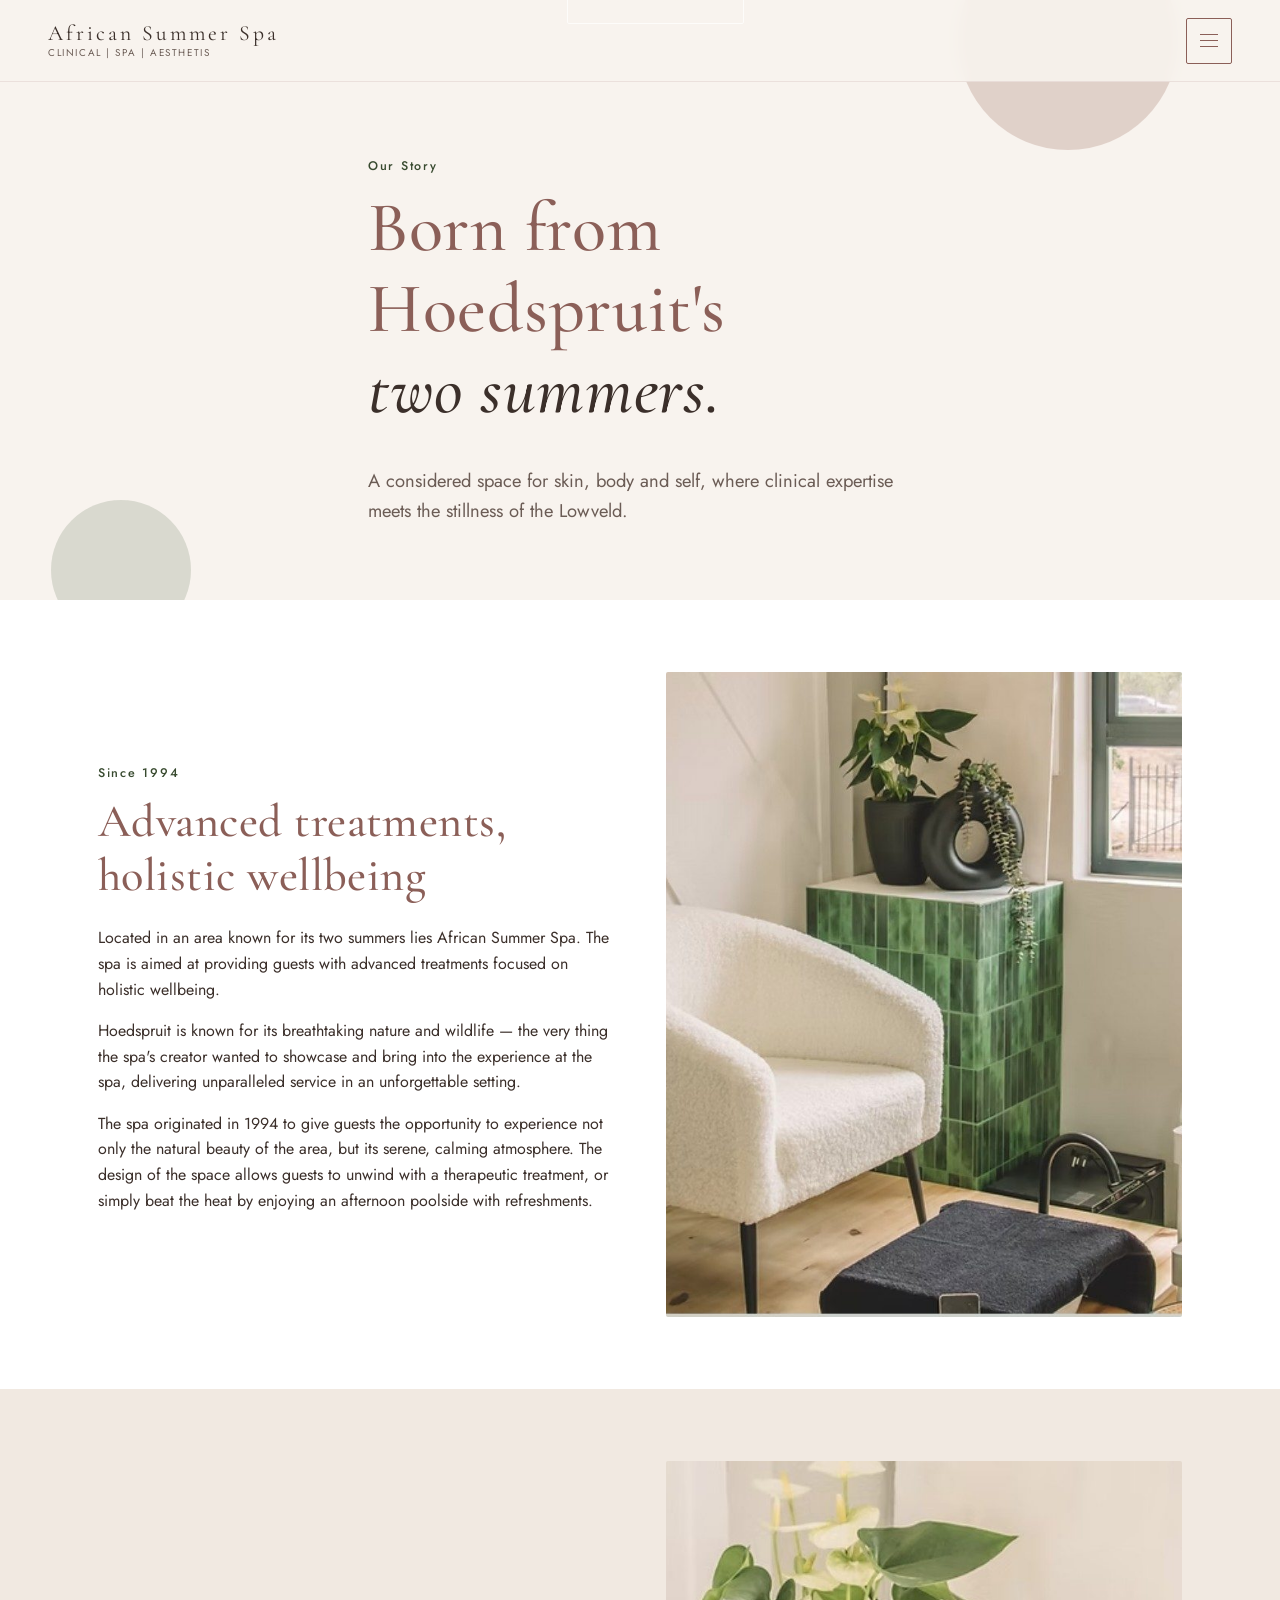
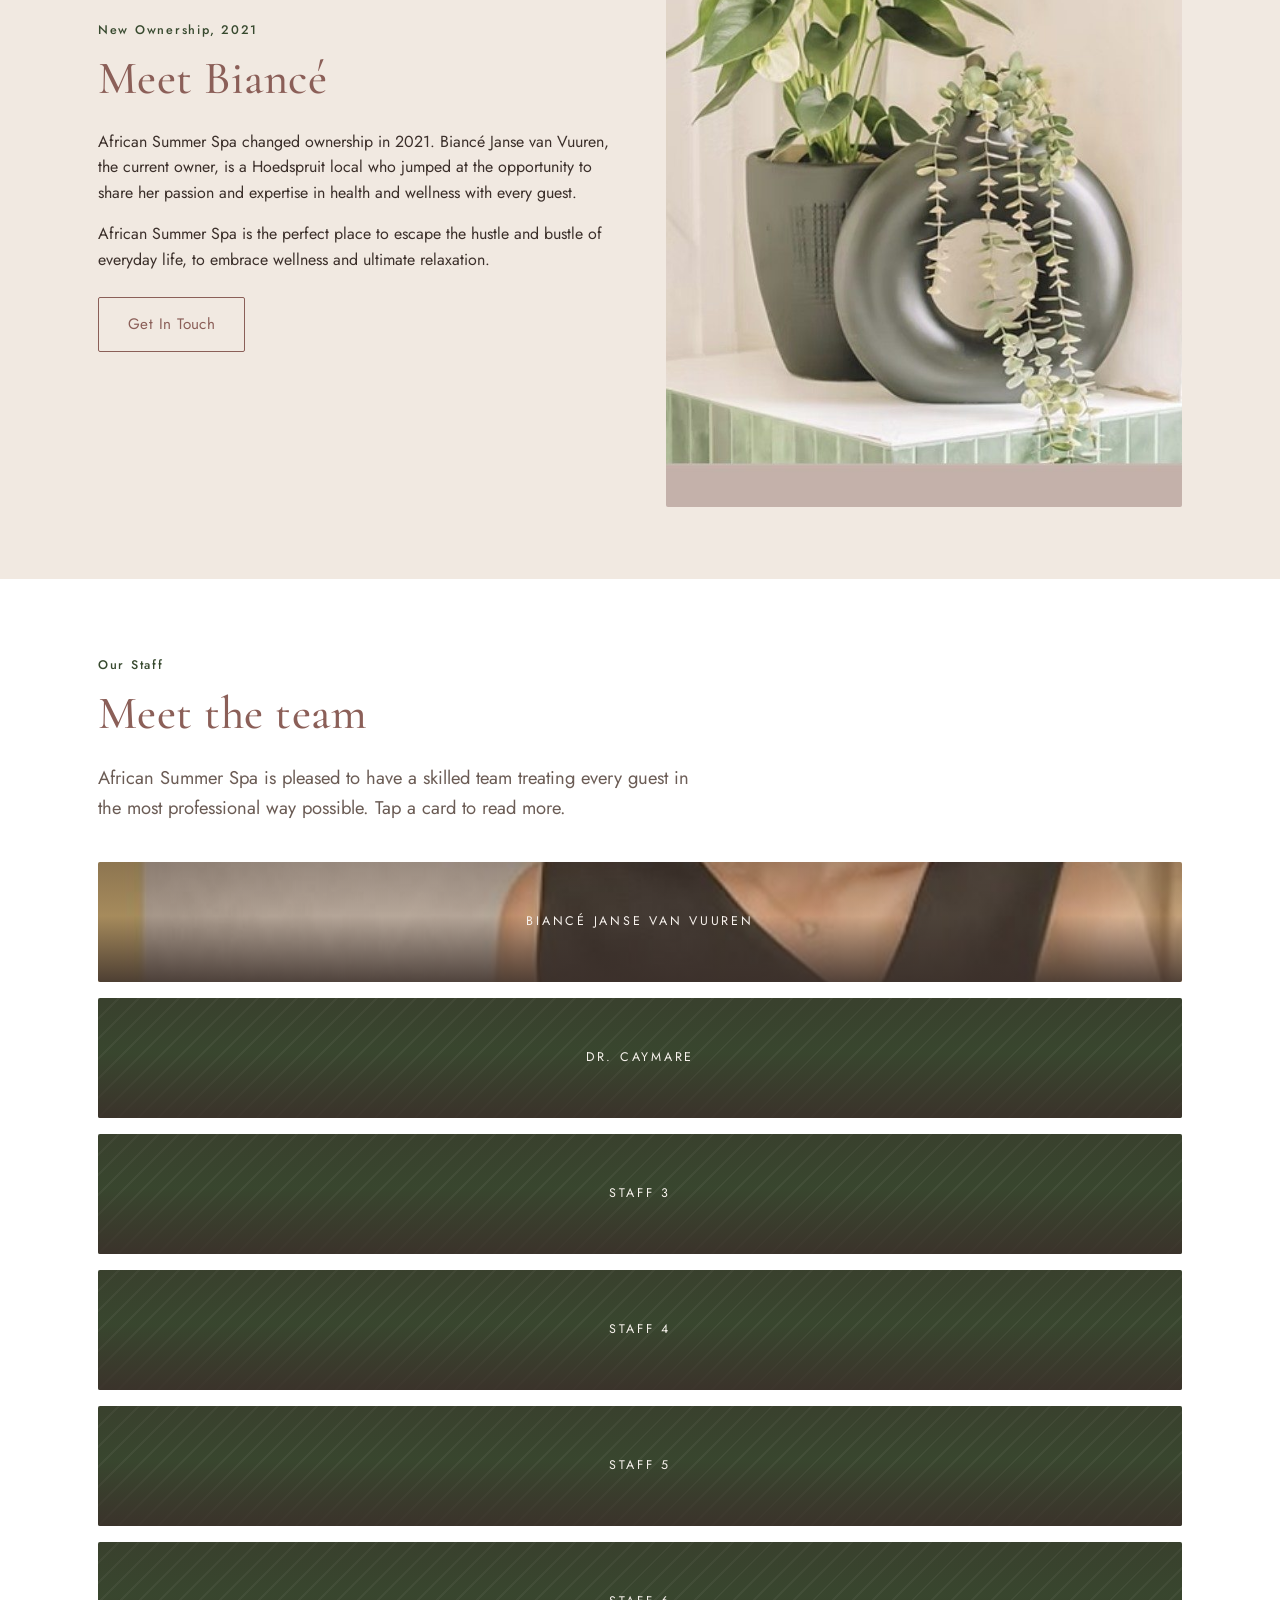
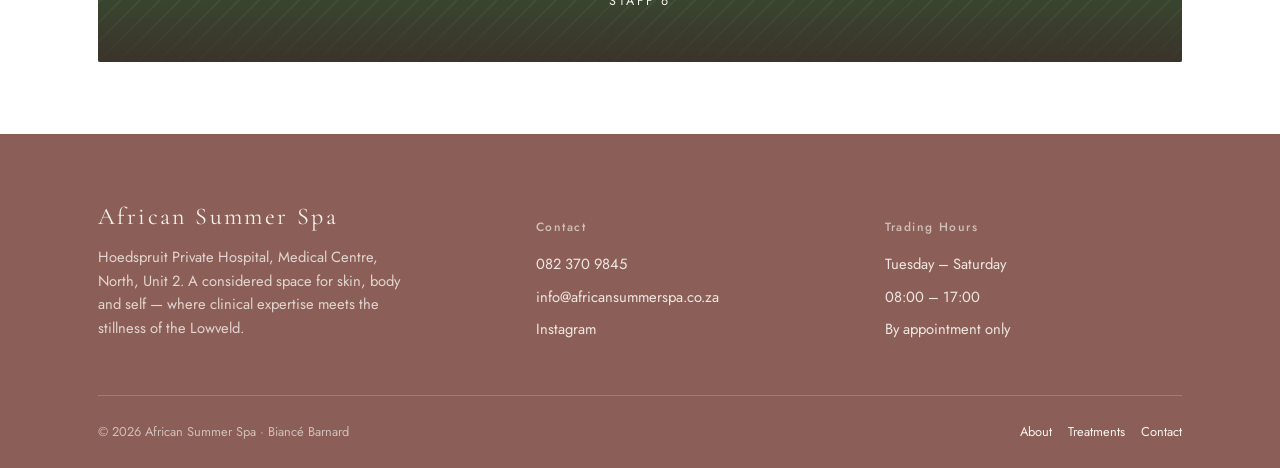
==== about.html @ f74fd1ed "Update about.html" ====
<!DOCTYPE html>
<html lang="en">
<head>
<meta charset="UTF-8">
<meta name="viewport" content="width=device-width, initial-scale=1.0">
<title>About | African Summer Spa</title>
<meta name="description" content="African Summer Spa began in 1994 in Hoedspruit and is now led by Biancé Janse van Vuuren, bringing holistic wellbeing treatments to the Lowveld.">
<link rel="preconnect" href="https://fonts.googleapis.com">
<link href="https://fonts.googleapis.com/css2?family=Cormorant+Garamond:ital,wght@0,400;0,500;0,600;1,400;1,500&family=Jost:wght@300;400;500;600&display=swap" rel="stylesheet">
<link rel="stylesheet" href="styles.css">
</head>
<body>

<header class="site-header">
  <a href="index.html" class="brand">
    <span class="name">African Summer Spa</span>
    <span class="sub">CLINICAL | SPA | AESTHETIS</span>
  </a>
  <button class="hamburger" aria-label="Open menu"><span></span></button>
</header>

<nav class="nav-overlay" aria-hidden="true">
  <div class="nav-overlay-top">
    <span class="name">African Summer Spa</span>
    <button class="nav-close" aria-label="Close menu">✕</button>
  </div>
  <ul class="nav-links">
    <li><a href="index.html">Home</a></li>
    <li class="active"><a href="about.html">About</a></li>
    <li><a href="treatments.html">Treatments</a></li>
    <li><a href="products.html">Products</a></li>
    <li><a href="price-list.html">Price List</a></li>
    <li><a href="contact.html">Contact</a></li>
  </ul>
  <div class="nav-overlay-bottom">
    <a href="tel:+27823709845">082 370 9845</a>
    <a href="contact.html" class="btn btn-ghost-light">Book a Treatment</a>
    <div class="socials">
      <a href="https://instagram.com" aria-label="Instagram" target="_blank" rel="noopener">Instagram</a>
    </div>
  </div>
</nav>

<main>

  <section class="page-head">
    <span class="blob a"></span>
    <span class="blob b"></span>
    <div class="wrap page-head-inner">
      <span class="eyebrow">Our Story</span>
      <h1>Born from Hoedspruit's<br><em style="font-style:italic;color:var(--ink);">two summers.</em></h1>
      <p class="lede">A considered space for skin, body and self, where clinical expertise meets the stillness of the Lowveld.</p>
    </div>
  </section>

  <section class="bg-white">
    <div class="wrap split">
      <div class="reveal">
        <span class="eyebrow">Since 1994</span>
        <h2>Advanced treatments, holistic wellbeing</h2>
        <p>Located in an area known for its two summers lies African Summer Spa. The spa is aimed at providing guests with advanced treatments focused on holistic wellbeing.</p>
        <p>Hoedspruit is known for its breathtaking nature and wildlife — the very thing the spa's creator wanted to showcase and bring into the experience at the spa, delivering unparalleled service in an unforgettable setting.</p>
        <p>The spa originated in 1994 to give guests the opportunity to experience not only the natural beauty of the area, but its serene, calming atmosphere. The design of the space allows guests to unwind with a therapeutic treatment, or simply beat the heat by enjoying an afternoon poolside with refreshments.</p>
      </div>
      <div class="split-media reveal">
        <img src="images/interior-chair.jpg" alt="Treatment room interior at African Summer Spa, with green tile and natural textures.">
      </div>
    </div>
  </section>

  <section class="bg-cream-dim">
    <div class="wrap split reverse">
      <div class="split-media reveal">
        <img src="images/decor-plant.jpg" alt="Styling detail inside African Summer Spa.">
      </div>
      <div class="reveal">
        <span class="eyebrow">New Ownership, 2021</span>
        <h2>Meet Biancé</h2>
        <p>African Summer Spa changed ownership in 2021. Biancé Janse van Vuuren, the current owner, is a Hoedspruit local who jumped at the opportunity to share her passion and expertise in health and wellness with every guest.</p>
        <p>African Summer Spa is the perfect place to escape the hustle and bustle of everyday life, to embrace wellness and ultimate relaxation.</p>
        <a href="contact.html" class="btn" style="margin-top:.5rem;">Get In Touch</a>
      </div>
    </div>
  </section>

  <section class="bg-white">
    <div class="wrap">
      <div class="reveal" style="max-width:600px;">
        <span class="eyebrow">Our Staff</span>
        <h2>Meet the team</h2>
        <p class="lede">African Summer Spa is pleased to have a skilled team treating every guest in the most professional way possible. Tap a card to read more.</p>
      </div>
      <div class="team-accordion reveal" id="team-accordion" style="margin-top:2.5rem;">
        <!-- cards are generated from staffData below by script.js -->
      </div>
    </div>
  </section>

</main>

<!-- ===================================================================
     STAFF DATA — edit this list to add, remove or update team members.
     "img" can be left as null (no quotes) until you have a photo —
     the card will show a placeholder pattern instead.
     There are 6 slots shown on the page; if you list fewer than 6 here,
     script.js will automatically fill the rest with "Coming Soon" cards.
     =================================================================== -->
<script>
  window.staffData = [
    {
      name: "Biancé Janse van Vuuren",
      role: "Owner & Skin Therapist",
      img: "images/therapist.jpg",
      bio: "Biancé is a Hoedspruit local who took over African Summer Spa in 2021, bringing her passion and expertise in health and wellness to every guest who walks through the door."
    },
    {
      name: "Dr. Caymare",
      role: "Medical Aesthetics",
      img: null,
      bio: "Dr. Caymare leads our medical aesthetic treatments, including anti-ageing injections, dermal fillers, skin boosters and skin tag removal — delivered with a clinical eye and a warm, human approach."
    },
    {
      name: "Staff 3",
      role: "Coming Soon",
      img: null,
      bio: "We're growing our team — details for this therapist are coming soon."
    },
    {
      name: "Staff 4",
      role: "Coming Soon",
      img: null,
      bio: "We're growing our team — details for this therapist are coming soon."
    },
    {
      name: "Staff 5",
      role: "Coming Soon",
      img: null,
      bio: "We're growing our team — details for this therapist are coming soon."
    },
    {
      name: "Staff 6",
      role: "Coming Soon",
      img: null,
      bio: "We're growing our team — details for this therapist are coming soon."
    }
    // To add a real team member later, replace one of the "Staff N"
    // placeholder blocks above with their real name, role, img and bio.
  ];
</script>

<footer class="site-footer">
  <div class="wrap">
    <div class="footer-grid">
      <div>
        <div class="name">African Summer Spa</div>
        <p>Hoedspruit Private Hospital, Medical Centre, North, Unit 2. A considered space for skin, body and self — where clinical expertise meets the stillness of the Lowveld.</p>
      </div>
      <div class="footer-col">
        <h5>Contact</h5>
        <a href="tel:+27823709845">082 370 9845</a>
        <a href="mailto:info@africansummerspa.co.za">info@africansummerspa.co.za</a>
        <a href="https://instagram.com" target="_blank" rel="noopener">Instagram</a>
      </div>
      <div class="footer-col">
        <h5>Trading Hours</h5>
        <p>Tuesday – Saturday</p>
        <p>08:00 – 17:00</p>
        <p>By appointment only</p>
      </div>
    </div>
    <div class="footer-bottom">
      <span>© 2026 African Summer Spa · Biancé Barnard</span>
      <span class="socials"><a href="about.html">About</a><a href="treatments.html">Treatments</a><a href="contact.html">Contact</a></span>
    </div>
  </div>
</footer>

<script src="script.js"></script>
</body>
</html>
---- styles.css ----
/* ============================================================
   African Summer Spa — Stylesheet
   Palette sampled from the spa's own brand + real interior photos
   ============================================================ */

:root{
  --cream:      #F8F3EE;
  --cream-dim:  #F1E9E1;
  --white:      #FFFFFF;
  --rose:       #C9AFA6;
  --rose-soft:  #E4D3CB;
  --rose-deep:  #8B5F58;
  --ink:        #3B2F2A;
  --ink-soft:   #6B5C55;
  --sage:       #4F6443;
  --sage-deep:  #384A2F;
  --gold:       #B99B65;

  --serif: "Cormorant Garamond", "Georgia", serif;
  --sans:  "Jost", "Helvetica Neue", Arial, sans-serif;

  --max: 1180px;
  --gap: clamp(1.5rem, 4vw, 3.5rem);
}

*,*::before,*::after{ box-sizing:border-box; }
html{ scroll-behavior:smooth; }
body{
  margin:0;
  background:var(--cream);
  color:var(--ink);
  font-family:var(--sans);
  font-weight:400;
  line-height:1.6;
  -webkit-font-smoothing:antialiased;
}
img{ max-width:100%; display:block; }
a{ color:inherit; text-decoration:none; }
ul{ margin:0; padding:0; list-style:none; }
button{ font-family:inherit; cursor:pointer; }

h1,h2,h3,h4{
  font-family:var(--serif);
  font-weight:500;
  color:var(--rose-deep);
  line-height:1.15;
  margin:0 0 0.5em;
  letter-spacing:0.01em;
}
h1{ font-size:clamp(2.6rem, 6vw, 4.4rem); font-weight:500; }
h2{ font-size:clamp(2rem, 4vw, 2.9rem); }
h3{ font-size:clamp(1.3rem, 2.4vw, 1.6rem); }
p{ margin:0 0 1em; max-width:62ch; }
.lede{ font-size:1.15rem; color:var(--ink-soft); }

.eyebrow{
  font-family:var(--sans);
  font-size:0.78rem;
  letter-spacing:0.14em;
  color:var(--sage-deep);
  font-weight:500;
  margin-bottom:0.9em;
  display:inline-block;
}

.wrap{
  max-width:var(--max);
  margin:0 auto;
  padding-left:clamp(1.25rem, 4vw, 3rem);
  padding-right:clamp(1.25rem, 4vw, 3rem);
}

.center{ text-align:center; }

/* ---------- buttons ---------- */
.btn{
  display:inline-flex;
  align-items:center;
  gap:0.5em;
  padding:0.95em 1.9em;
  border:1px solid var(--rose-deep);
  color:var(--rose-deep);
  font-family:var(--sans);
  font-size:0.95rem;
  letter-spacing:0.03em;
  background:transparent;
  border-radius:2px;
  transition:background .25s ease, color .25s ease, border-color .25s ease;
}
.btn:hover{ background:var(--rose-deep); color:var(--white); }
.btn-solid{ background:var(--rose-deep); color:var(--white); }
.btn-solid:hover{ background:var(--ink); border-color:var(--ink); }
.btn-ghost-light{ border-color:rgba(255,255,255,.7); color:var(--white); }
.btn-ghost-light:hover{ background:var(--white); color:var(--rose-deep); }
.btn-sage{ border-color:var(--sage-deep); color:var(--sage-deep); }
.btn-sage:hover{ background:var(--sage-deep); color:var(--white); }

/* ---------- header / nav ---------- */
.site-header{
  position:fixed;
  top:0; left:0; right:0;
  z-index:60;
  display:flex;
  align-items:center;
  justify-content:space-between;
  padding:1.1rem clamp(1.25rem, 4vw, 3rem);
  background:rgba(248,243,238,0.9);
  backdrop-filter:blur(6px);
  border-bottom:1px solid rgba(139,95,88,0.12);
}
.brand{
  display:flex;
  flex-direction:column;
  line-height:1.1;
}
.brand .name{
  font-family:var(--serif);
  font-size:1.35rem;
  letter-spacing:0.14em;
  color:var(--ink);
}
.brand .sub{
  font-family:var(--sans);
  font-size:0.62rem;
  letter-spacing:0.16em;
  color:var(--ink-soft);
  margin-top:2px;
}
.hamburger{
  width:46px; height:46px;
  display:flex; align-items:center; justify-content:center;
  background:none; border:1px solid var(--rose-deep);
  border-radius:2px;
}
.hamburger span{
  position:relative;
  width:18px; height:1px;
  background:var(--rose-deep);
}
.hamburger span::before,.hamburger span::after{
  content:"";
  position:absolute; left:0;
  width:18px; height:1px;
  background:var(--rose-deep);
}
.hamburger span::before{ top:-6px; }
.hamburger span::after{ top:6px; }

/* full-screen nav overlay */
.nav-overlay{
  position:fixed; inset:0;
  z-index:80;
  background:var(--rose-deep);
  color:var(--cream);
  display:flex;
  flex-direction:column;
  justify-content:space-between;
  padding:1.4rem clamp(1.25rem,5vw,3.5rem) 2.5rem;
  transform:translateY(-100%);
  transition:transform .5s cubic-bezier(.65,0,.35,1);
}
.nav-overlay.open{ transform:translateY(0); }
.nav-overlay-top{
  display:flex; justify-content:space-between; align-items:center;
}
.nav-overlay-top .name{
  font-family:var(--serif); letter-spacing:.14em; font-size:1.2rem;
}
.nav-close{
  width:46px; height:46px;
  border:1px solid rgba(248,243,238,.5);
  background:none; color:var(--cream);
  border-radius:2px; font-size:1.1rem;
}
.nav-links{
  display:flex; flex-direction:column; gap:0.35rem;
  margin:2rem 0;
}
.nav-links li a{
  font-family:var(--serif);
  font-size:clamp(2.1rem, 7vw, 3.6rem);
  font-weight:500;
  color:var(--cream);
  display:inline-block;
  padding:0.18em 0;
  border-bottom:1px solid transparent;
  transition:opacity .25s ease, border-color .25s ease;
}
.nav-links li a:hover{ opacity:.7; border-color:rgba(248,243,238,.5); }
.nav-links li.active a{ opacity:.55; font-style:italic; }
.nav-overlay-bottom{
  display:flex; flex-wrap:wrap;
  gap:1.5rem 2.5rem;
  align-items:center;
  justify-content:space-between;
  border-top:1px solid rgba(248,243,238,.25);
  padding-top:1.5rem;
  font-size:0.92rem;
  letter-spacing:.02em;
}
.nav-overlay-bottom a{ color:var(--cream); }
.nav-overlay-bottom .socials{ display:flex; gap:1rem; }

body.nav-open{ overflow:hidden; }

/* ---------- hero ---------- */
.hero{
  position:relative;
  padding:9.5rem 0 5rem;
  overflow:hidden;
}
.hero .blob{
  position:absolute;
  border-radius:50%;
  opacity:.55;
  z-index:0;
}
.hero .blob.rose{
  width:260px; height:260px;
  background:var(--rose);
  top:-90px; left:-90px;
}
.hero-inner{
  position:relative; z-index:1;
  max-width:760px;
  margin:0 auto;
  text-align:center;
}
.hero .eyebrow{ color:var(--sage-deep); }
.hero h1{ margin-bottom:0.4em; }
.hero h1 em{ font-style:italic; color:var(--ink); font-weight:400; }
.hero-cta{
  display:flex; gap:1rem; justify-content:center; margin-top:2rem; flex-wrap:wrap;
}
.hero-photo{
  margin-top:4rem;
  aspect-ratio:16/10;
  overflow:hidden;
  border-radius:2px;
}
.hero-photo img{ width:100%; height:100%; object-fit:cover; }

/* page header (non-home hero) */
.page-head{
  position:relative;
  padding:9.5rem 0 3.5rem;
  overflow:hidden;
}
.page-head .blob{
  position:absolute; border-radius:50%; opacity:.5; z-index:0;
}
.page-head .blob.a{ width:220px; height:220px; background:var(--rose); top:-70px; right:8%; }
.page-head .blob.b{ width:140px; height:140px; background:var(--sage); opacity:.18; bottom:-40px; left:4%; }
.page-head-inner{ position:relative; z-index:1; max-width:640px; }

/* ---------- section spacing ---------- */
section{ padding:4.5rem 0; }
.section-tight{ padding:2.5rem 0; }
.bg-cream-dim{ background:var(--cream-dim); }
.bg-white{ background:var(--white); }
.bg-rose-deep{ background:var(--rose-deep); color:var(--cream); }
.bg-rose-deep h2, .bg-rose-deep h3{ color:var(--cream); }
.bg-sage{ background:var(--sage-deep); color:var(--cream); }
.bg-sage h2, .bg-sage h3{ color:var(--cream); }

hr.rule{
  border:none; border-top:1px solid rgba(139,95,88,.18);
  margin:2.5rem 0;
}

/* ---------- split / grid layouts ---------- */
.split{
  display:grid;
  grid-template-columns:1fr 1fr;
  gap:var(--gap);
  align-items:center;
}
.split.reverse .split-media{ order:2; }
.split-media{ aspect-ratio:4/5; overflow:hidden; border-radius:2px; }
.split-media img{ width:100%; height:100%; object-fit:cover; }

.grid-3{
  display:grid;
  grid-template-columns:repeat(3,1fr);
  gap:var(--gap);
}
.grid-2{
  display:grid;
  grid-template-columns:repeat(2,1fr);
  gap:var(--gap);
}

/* treatment / category cards */
.cat-card{
  padding:2.2rem 1.9rem;
  background:var(--white);
  border:1px solid rgba(139,95,88,.14);
  display:flex; flex-direction:column; height:100%;
}
.cat-card .tag{
  font-size:0.72rem; letter-spacing:.12em; color:var(--sage-deep);
  margin-bottom:1rem; font-weight:500;
}
.cat-card h3{ margin-bottom:.5em; }
.cat-card p{ color:var(--ink-soft); font-size:0.96rem; flex-grow:1; }
.cat-card a{
  margin-top:1.2rem; font-size:0.88rem; color:var(--rose-deep);
  border-bottom:1px solid var(--rose-deep); align-self:flex-start; padding-bottom:2px;
}

/* treatment list rows (treatments.html) */
.treat-group{ margin-bottom:3.5rem; }
.treat-group-head{
  display:flex; align-items:baseline; justify-content:space-between;
  gap:1rem; margin-bottom:1.6rem; flex-wrap:wrap;
}
.treat-row{
  display:flex; justify-content:space-between; gap:1.5rem;
  padding:1.4rem 0;
  border-bottom:1px solid rgba(139,95,88,.14);
}
.treat-row:first-of-type{ border-top:1px solid rgba(139,95,88,.14); }
.treat-row h4{
  font-family:var(--serif); font-weight:500; font-size:1.25rem; color:var(--ink); margin:0;
}
.treat-row p{ margin:.35em 0 0; color:var(--ink-soft); font-size:0.92rem; max-width:48ch; }
.treat-row .cta{ white-space:nowrap; align-self:center; font-size:0.85rem; color:var(--rose-deep); border-bottom:1px solid var(--rose-deep); }

/* stat / hours strip */
.strip{
  display:grid;
  grid-template-columns:repeat(3,1fr);
  gap:var(--gap);
  padding:3rem 0;
}
.strip div h4{ color:inherit; margin-bottom:.3em; font-size:1.05rem; }
.strip div p{ margin:0; opacity:.85; font-size:0.94rem; }

/* products grid */
.brand-grid{
  display:grid;
  grid-template-columns:repeat(3,1fr);
  gap:1px;
  background:rgba(139,95,88,.18);
  border:1px solid rgba(139,95,88,.18);
}
.brand-cell{
  background:var(--white);
  padding:3rem 1.5rem;
  display:flex; align-items:center; justify-content:center;
  text-align:center;
  min-height:150px;
}
.brand-cell span{
  font-family:var(--serif); font-size:1.4rem; color:var(--ink); letter-spacing:.02em;
}

/* staff / people */
.person{
  display:flex; flex-direction:column; gap:1rem;
}
.person .photo{ aspect-ratio:3/4; overflow:hidden; border-radius:2px; }
.person .photo img{ width:100%; height:100%; object-fit:cover; }
.person .role{ font-size:.85rem; letter-spacing:.06em; color:var(--sage-deep); }

/* contact page */
.contact-grid{
  display:grid;
  grid-template-columns:1.1fr 1fr;
  gap:var(--gap);
}
.contact-card{
  background:var(--white); border:1px solid rgba(139,95,88,.14);
  padding:2.3rem;
}
.contact-card h4{ font-family:var(--serif); color:var(--ink); font-size:1.15rem; margin-bottom:.4em; }
.contact-card p{ color:var(--ink-soft); margin-bottom:1.4em; }
.contact-line{
  display:flex; justify-content:space-between; padding:0.7rem 0;
  border-bottom:1px solid rgba(139,95,88,.12);
  font-size:0.95rem;
}
.contact-line:last-child{ border-bottom:none; }
.contact-line span:first-child{ color:var(--ink-soft); }

/* pdf / price list */
.pdf-card{
  display:flex; align-items:center; gap:1.5rem;
  background:var(--white); border:1px solid rgba(139,95,88,.14);
  padding:1.8rem 2rem;
  max-width:520px;
}
.pdf-icon{
  width:52px; height:64px; flex-shrink:0;
  background:var(--rose-deep); color:var(--white);
  display:flex; align-items:center; justify-content:center;
  font-family:var(--sans); font-size:.68rem; letter-spacing:.05em; font-weight:600;
  border-radius:2px;
}
.pdf-card div h4{ font-family:var(--serif); font-size:1.1rem; margin:0 0 .2em; color:var(--ink); }
.pdf-card div p{ margin:0; font-size:.85rem; color:var(--ink-soft); }

/* footer */
.site-footer{
  background:var(--rose-deep);
  color:var(--cream);
  padding:4rem 0 1.6rem;
}
.footer-grid{
  display:grid;
  grid-template-columns:1.3fr 1fr 1fr;
  gap:var(--gap);
  padding-bottom:2.5rem;
  border-bottom:1px solid rgba(248,243,238,.2);
}
.footer-grid .name{ font-family:var(--serif); font-size:1.5rem; letter-spacing:.1em; margin-bottom:.6rem; }
.footer-grid p{ color:rgba(248,243,238,.8); font-size:.92rem; max-width:34ch; }
.footer-col h5{
  font-family:var(--sans); font-size:.75rem; letter-spacing:.12em;
  color:rgba(248,243,238,.65); margin-bottom:1rem; font-weight:500;
}
.footer-col a, .footer-col p{ display:block; color:var(--cream); font-size:.92rem; margin-bottom:.55rem; opacity:.92; }
.footer-bottom{
  display:flex; justify-content:space-between; align-items:center;
  padding-top:1.6rem; font-size:.8rem; color:rgba(248,243,238,.65);
  flex-wrap:wrap; gap:1rem;
}
.footer-bottom .socials a{ margin-left:1rem; color:var(--cream); }

/* fade-in on load */
.reveal{ opacity:0; transform:translateY(14px); transition:opacity .8s ease, transform .8s ease; }
.reveal.in{ opacity:1; transform:none; }

@media (max-width: 860px){
  .split, .grid-3, .grid-2, .strip, .contact-grid, .footer-grid{ grid-template-columns:1fr; }
  .split.reverse .split-media{ order:0; }
  .brand-grid{ grid-template-columns:repeat(2,1fr); }
  .treat-row{ flex-direction:column; gap:.4rem; }
  .treat-row .cta{ align-self:flex-start; }
  .footer-bottom{ flex-direction:column; align-items:flex-start; }
}

/* ---------- interactive team accordion ---------- */
.team-accordion{
  display:flex;
  flex-direction:column;
  gap:1rem;
}
.team-card{
  position:relative;
  border:none; padding:0; margin:0;
  width:100%;
  height:120px;
  border-radius:2px;
  overflow:hidden;
  cursor:pointer;
  background:var(--sage-deep) center/cover no-repeat;
  transition:height .55s cubic-bezier(.4,0,.2,1);
}
.team-card.placeholder{
  background-image:repeating-linear-gradient(135deg, rgba(248,243,238,.06) 0 2px, transparent 2px 14px);
}
.team-card::after{
  content:"";
  position:absolute; inset:0;
  background:linear-gradient(to top, rgba(59,47,42,.85) 0%, rgba(59,47,42,.15) 55%, rgba(59,47,42,.35) 100%);
}
.team-card .label{
  position:absolute; inset:0; z-index:2;
  display:flex; align-items:center; justify-content:center;
  padding:0 1.5rem; text-align:center;
  font-family:var(--sans); font-size:.78rem; letter-spacing:.22em; text-transform:uppercase;
  color:var(--cream);
  transition:opacity .4s ease, transform .4s ease;
}
.team-card.expanded .label{ opacity:0; transform:translateY(-10px); pointer-events:none; }
.team-card .detail{
  position:absolute; left:0; right:0; bottom:0; z-index:2;
  padding:1.8rem 1.8rem 2rem;
  opacity:0; transform:translateY(14px);
  transition:opacity .5s ease .1s, transform .5s ease .1s;
}
.team-card.expanded .detail{ opacity:1; transform:translateY(0); }
.team-card .detail h3{ color:var(--cream); margin:0 0 .15em; }
.team-card .detail .role{
  display:block; font-family:var(--sans); font-size:.75rem; letter-spacing:.1em; text-transform:uppercase;
  color:rgba(248,243,238,.8); margin-bottom:.7rem;
}
.team-card .detail p{
  font-family:var(--sans); font-size:.92rem; line-height:1.55;
  color:rgba(248,243,238,.92); max-width:56ch; margin:0;
}
.team-card.expanded{ height:420px; }

@media (max-width: 860px){
  .team-card.expanded{ height:380px; }
}

/* ---------- modal ---------- */
.modal-overlay{
  position:fixed; inset:0; z-index:100;
  background:rgba(59,47,42,.6);
  display:flex; align-items:center; justify-content:center;
  padding:1.2rem;
  opacity:0; pointer-events:none;
  transition:opacity .3s ease;
}
.modal-overlay.open{ opacity:1; pointer-events:auto; }
.modal-box{
  background:var(--white);
  max-width:520px; width:100%;
  max-height:88vh; overflow-y:auto;
  border-radius:2px;
  position:relative;
  transform:translateY(16px);
  transition:transform .3s ease;
}
.modal-overlay.open .modal-box{ transform:translateY(0); }
.modal-close{
  position:absolute; top:.9rem; right:.9rem; z-index:2;
  width:38px; height:38px;
  background:var(--white); border:1px solid rgba(139,95,88,.25);
  border-radius:2px; font-size:1rem; color:var(--ink);
}
.modal-media{ aspect-ratio:4/3; background:var(--cream-dim); overflow:hidden; }
.modal-media img{ width:100%; height:100%; object-fit:cover; }
.modal-media.no-photo{ display:flex; align-items:center; justify-content:center; }
.modal-media.no-photo span{ font-family:var(--serif); color:var(--rose-deep); font-size:1.1rem; }
.modal-body{ padding:1.8rem 2rem 2.1rem; }
.modal-body h3{ margin-bottom:.15em; }
.modal-role{ font-size:.78rem; letter-spacing:.1em; color:var(--sage-deep); margin-bottom:1rem; display:block; }
.modal-body p.desc{ color:var(--ink-soft); }
.modal-meta{ display:flex; gap:1.5rem; margin:1rem 0 1.4rem; }
.modal-meta div span{ display:block; }
.modal-meta .m-label{ font-size:.72rem; letter-spacing:.08em; color:var(--ink-soft); }
.modal-meta .m-value{ font-family:var(--serif); font-size:1.2rem; color:var(--ink); }

/* ---------- interactive price cards ---------- */
.price-tabs{ display:flex; flex-wrap:wrap; gap:.6rem; margin:2rem 0 2.5rem; }
.price-scroll{
  display:flex; gap:1.1rem;
  overflow-x:auto;
  scroll-snap-type:x proximity;
  padding-bottom:1rem;
  margin-bottom:.5rem;
  -webkit-overflow-scrolling:touch;
}
.price-scroll::-webkit-scrollbar{ height:6px; }
.price-scroll::-webkit-scrollbar-thumb{ background:var(--rose); border-radius:4px; }
.price-card{
  flex:0 0 240px;
  scroll-snap-align:start;
  background:var(--white);
  border:1px solid rgba(139,95,88,.16);
  padding:1.5rem 1.4rem;
  text-align:left;
  display:flex; flex-direction:column; gap:.6rem;
}
.price-card .pc-name{ font-family:var(--serif); font-size:1.2rem; color:var(--ink); }
.price-card .pc-meta{ font-size:.82rem; color:var(--ink-soft); }
.price-card .pc-tap{ margin-top:auto; font-size:.68rem; letter-spacing:.08em; color:var(--rose-deep); }
.swipe-hint{ font-style:italic; color:var(--ink-soft); font-size:.9rem; margin:-1.6rem 0 1.5rem; }

@media (prefers-reduced-motion: reduce){
  html{ scroll-behavior:auto; }
  .reveal{ transition:none; opacity:1; transform:none; }
  .nav-overlay{ transition:none; }
}
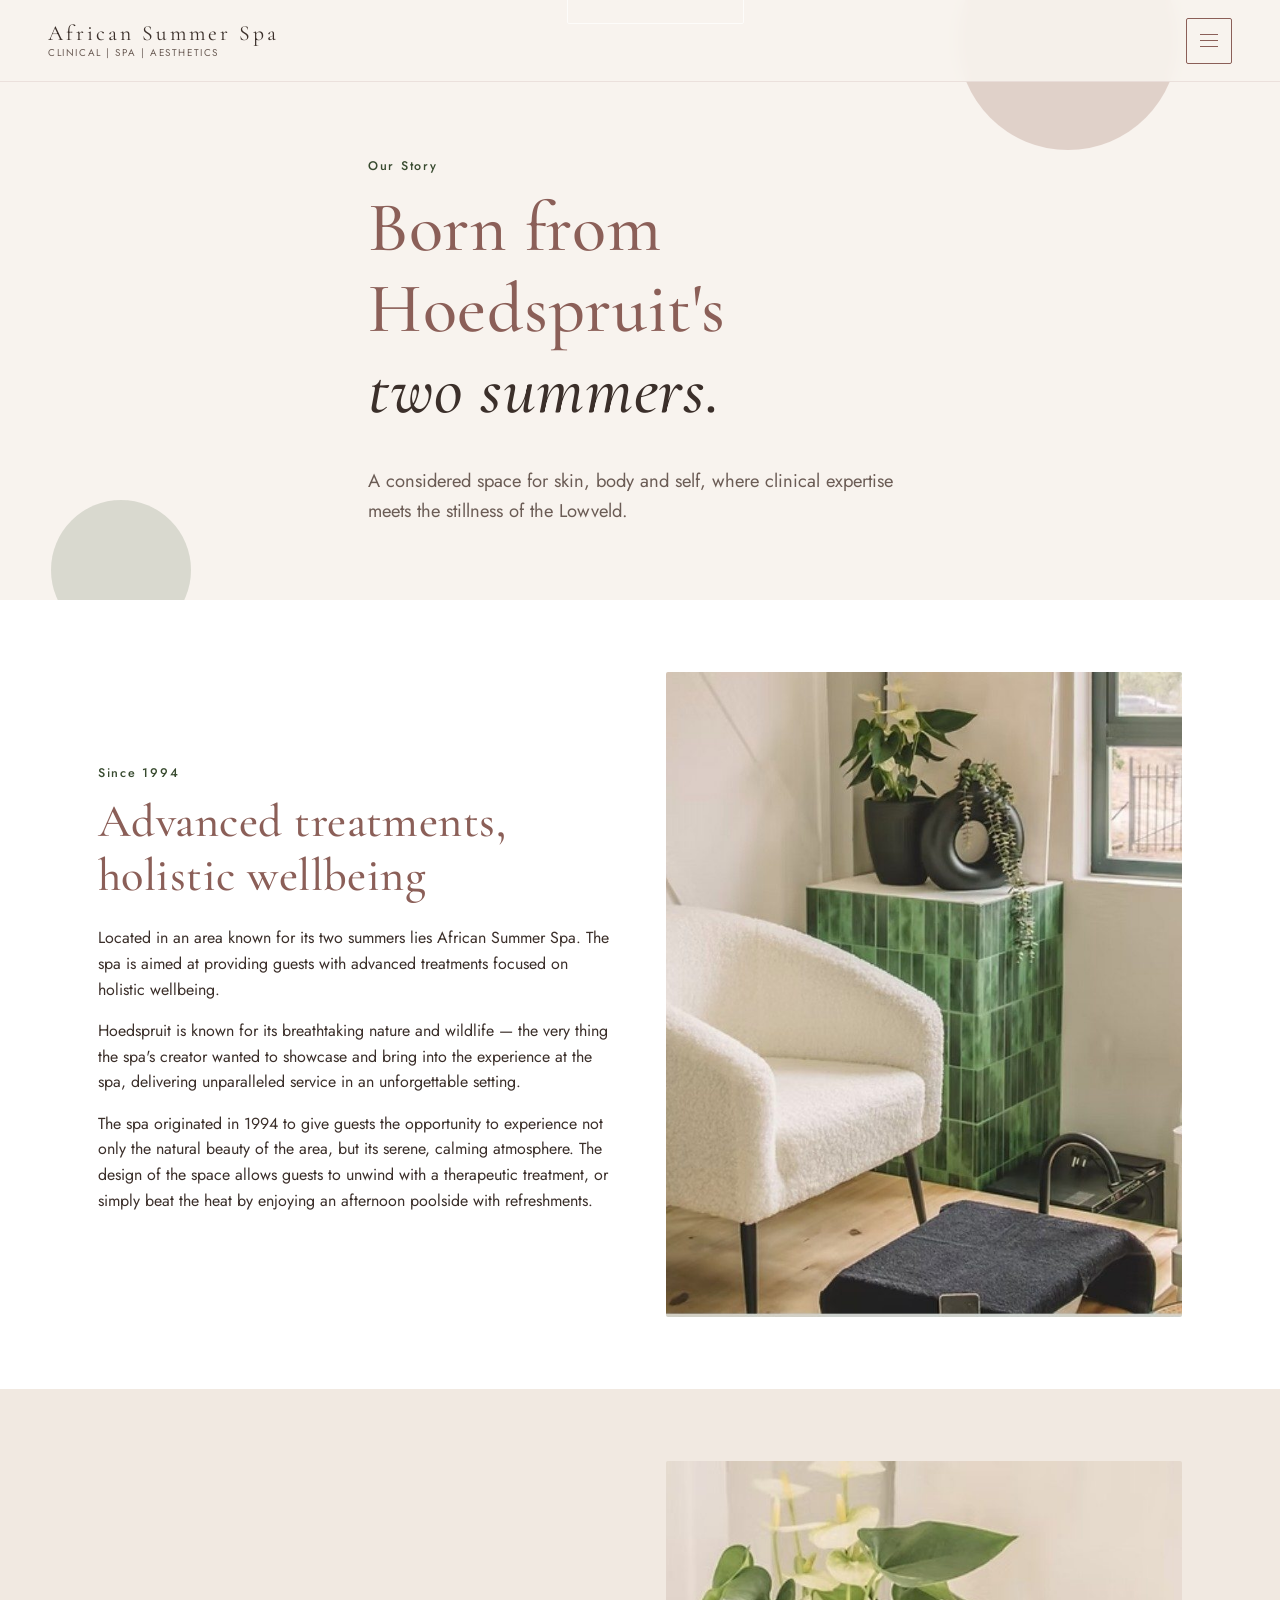
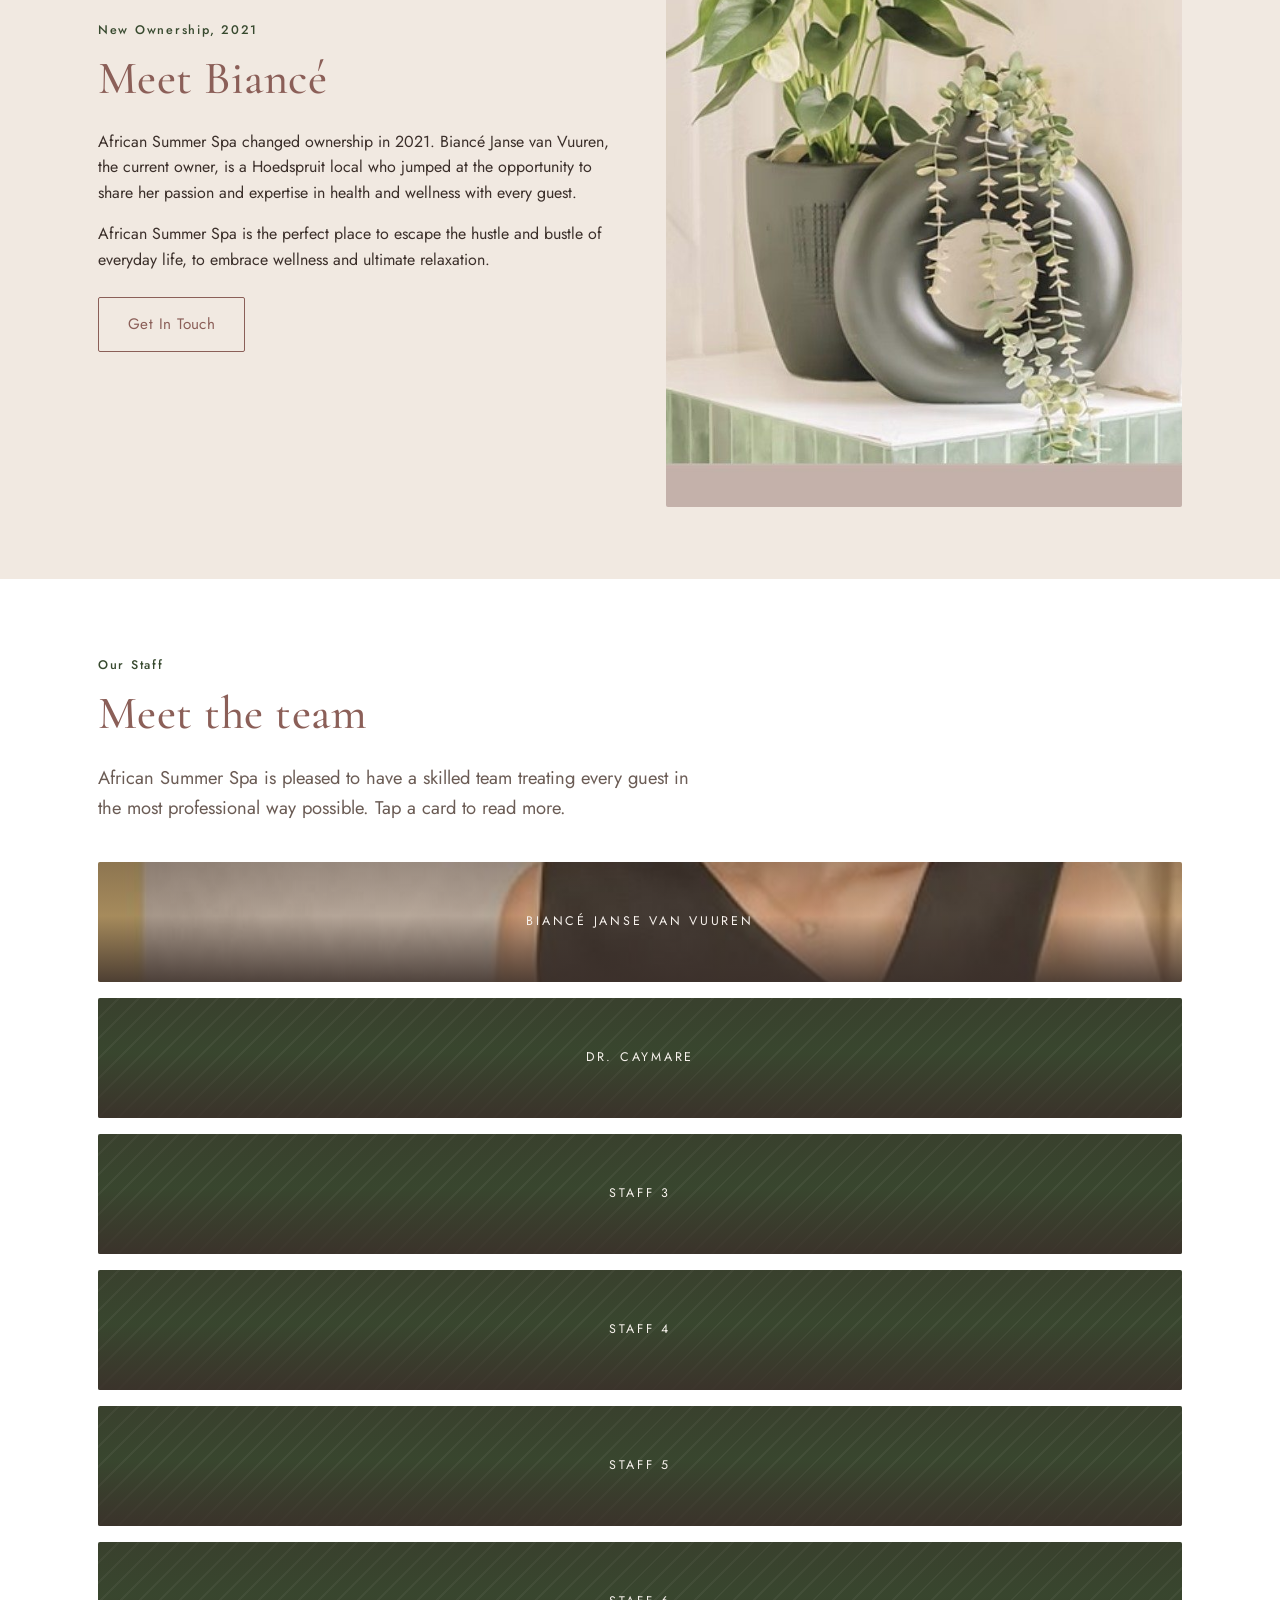
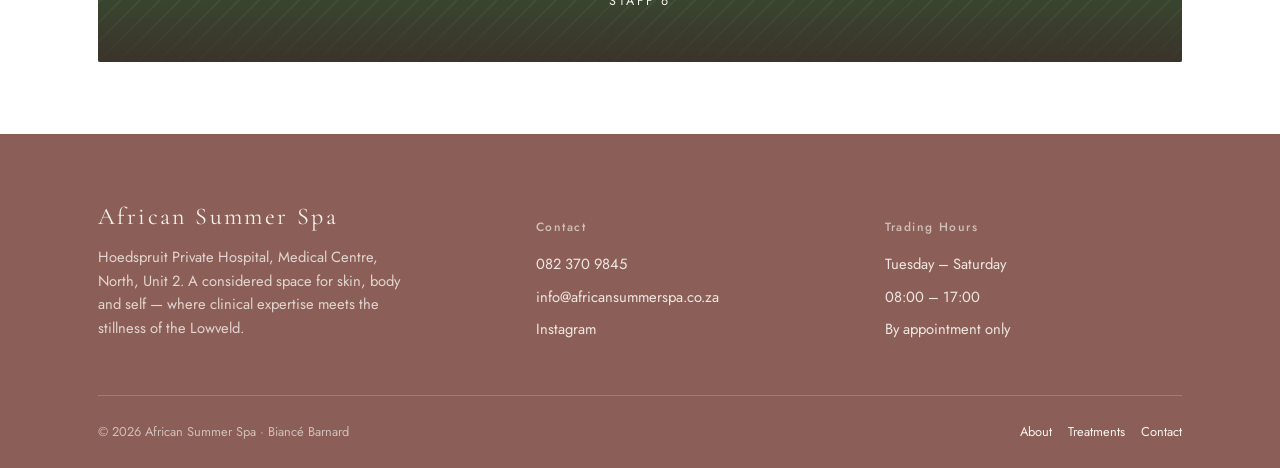
==== commit d9b5e29d: "Update about.html" ====
--- a/about.html
+++ b/about.html
@@ -14,7 +14,7 @@
 <header class="site-header">
   <a href="index.html" class="brand">
     <span class="name">African Summer Spa</span>
-    <span class="sub">CLINICAL | SPA | AESTHETIS</span>
+    <span class="sub">CLINICAL | SPA | AESTHETICS</span>
   </a>
   <button class="hamburger" aria-label="Open menu"><span></span></button>
 </header>
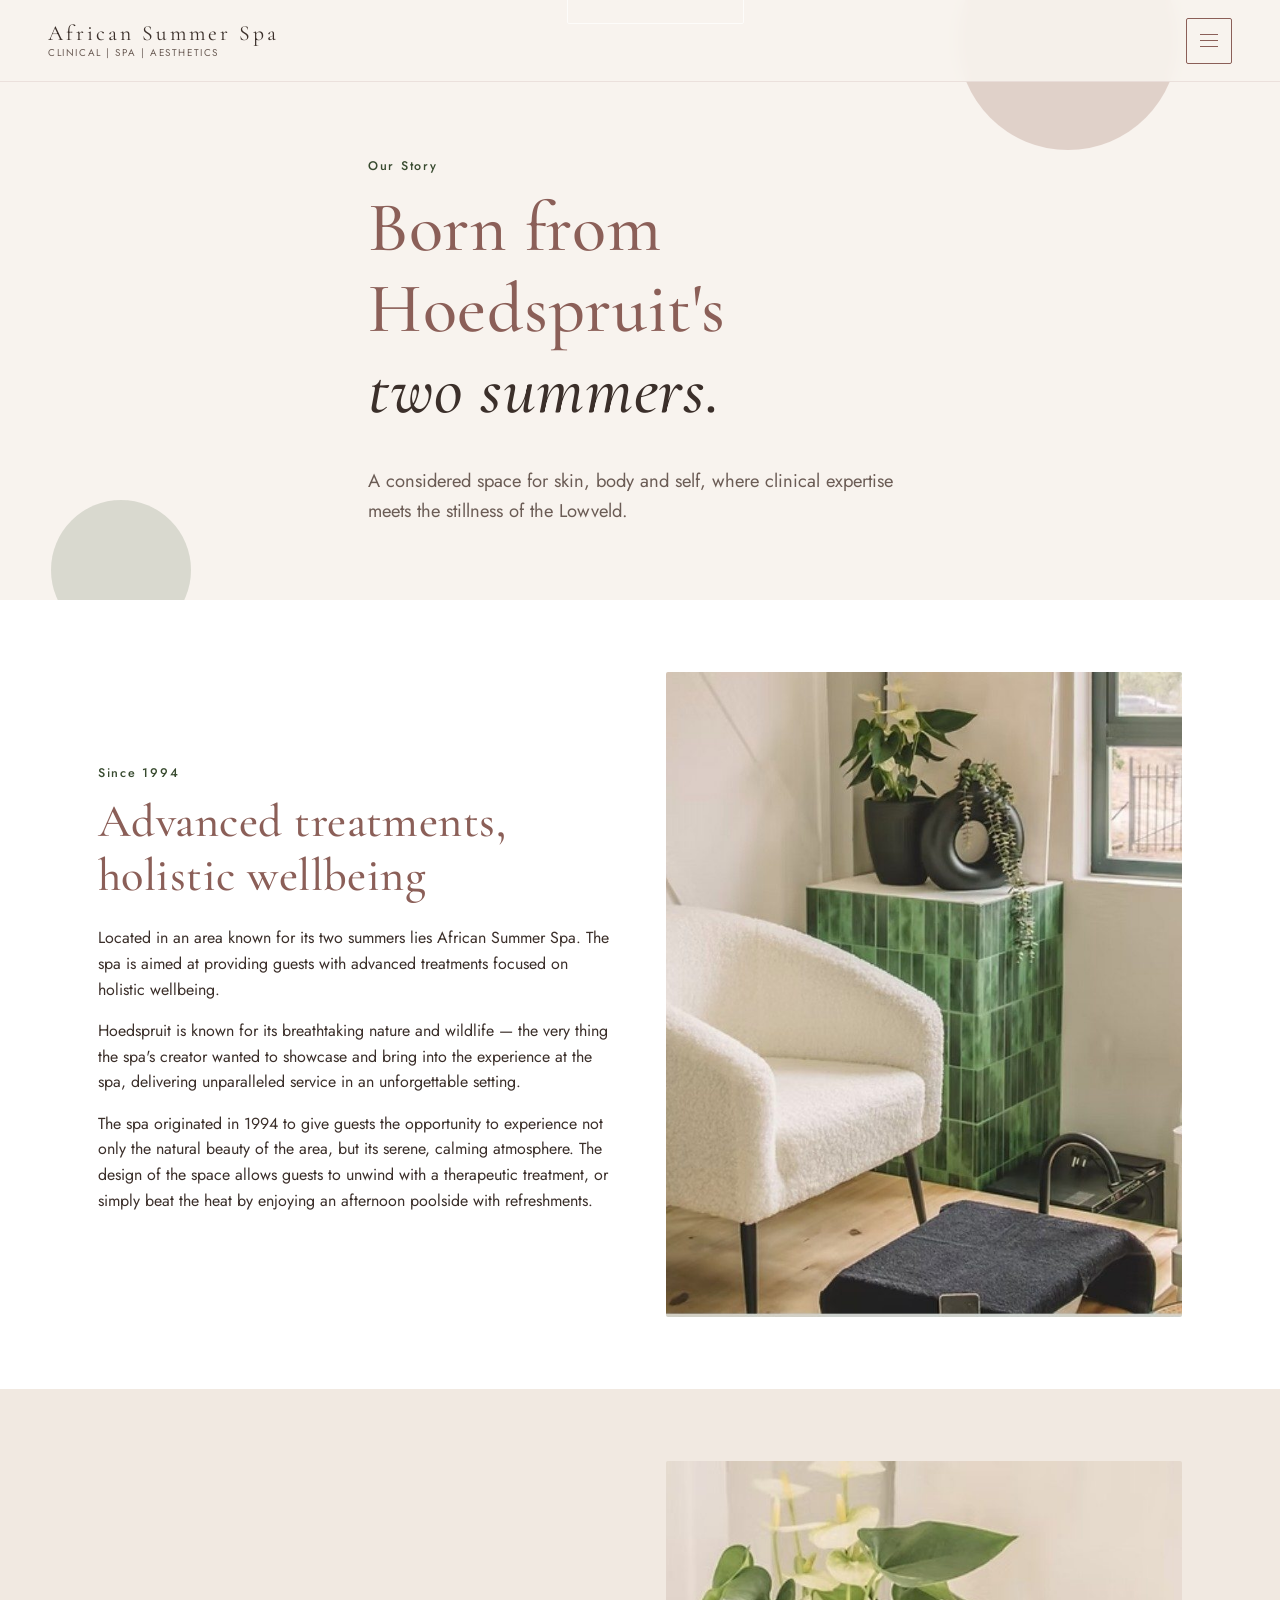
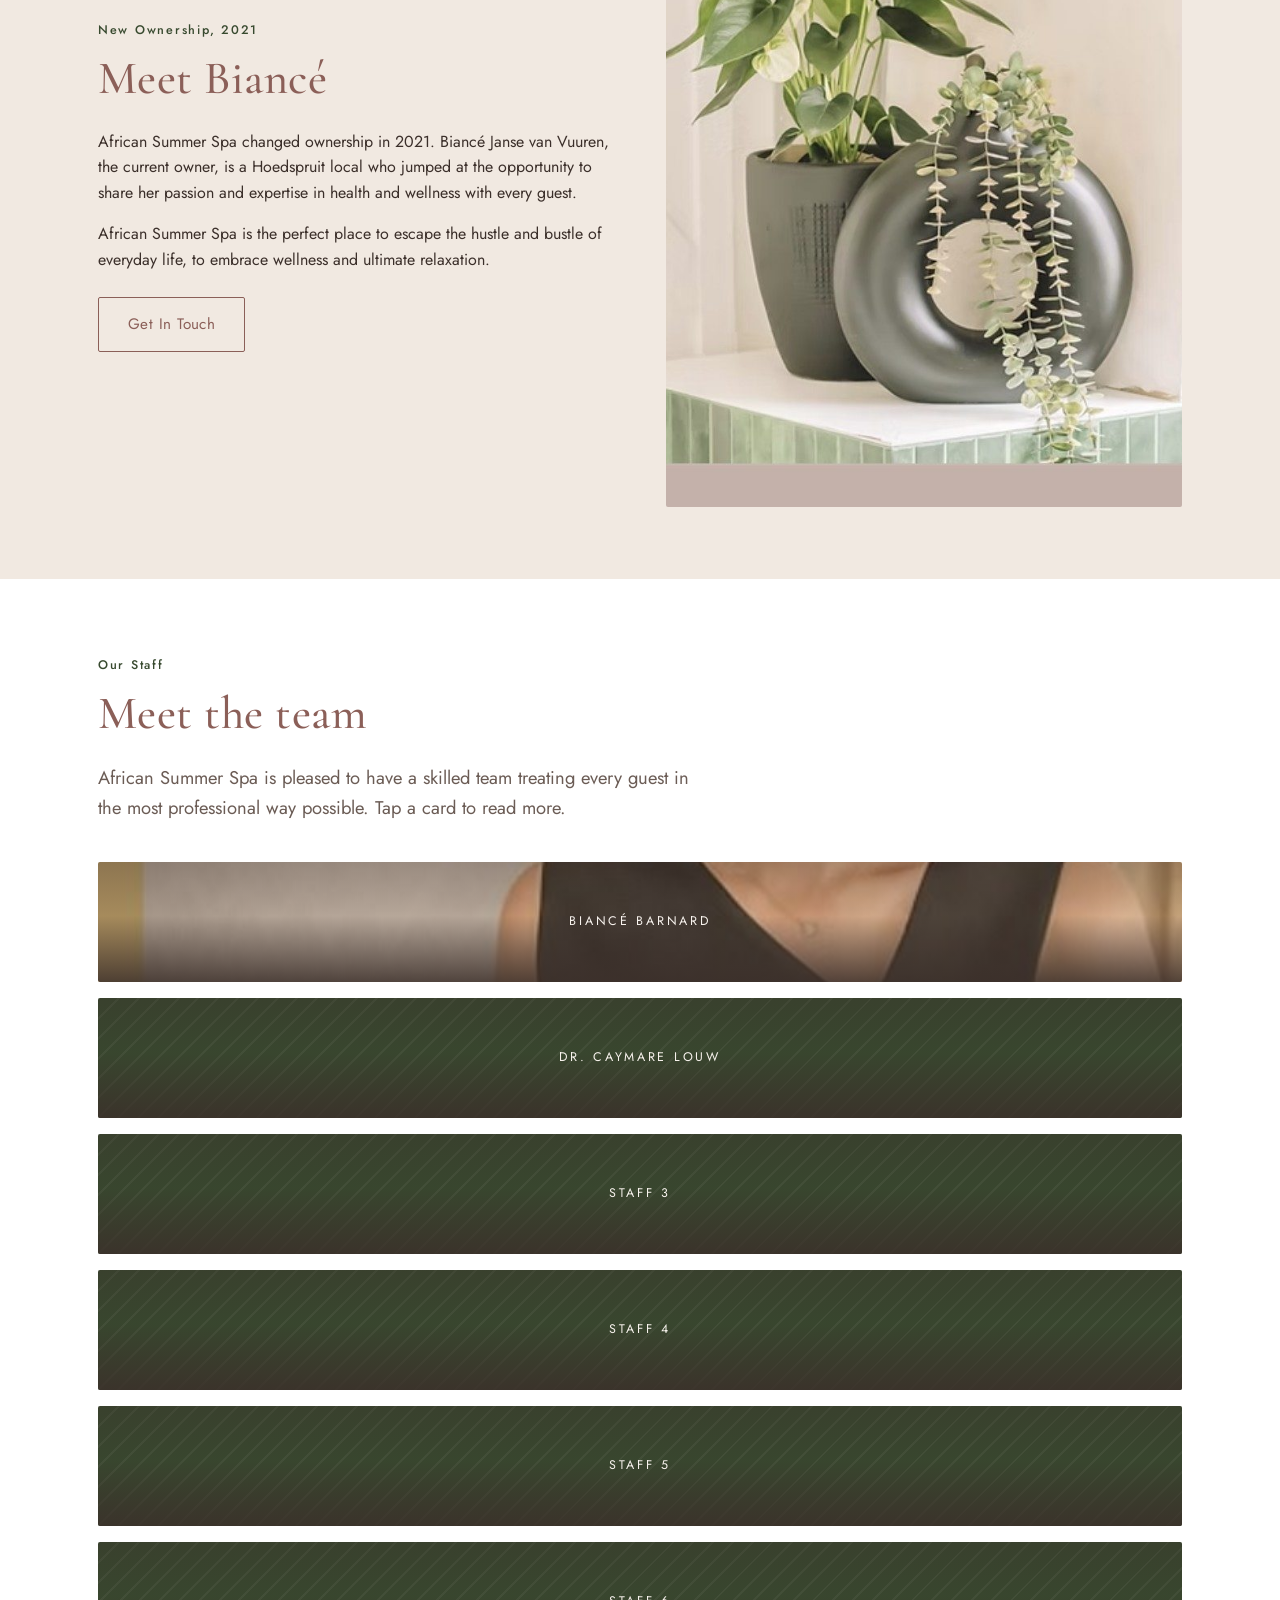
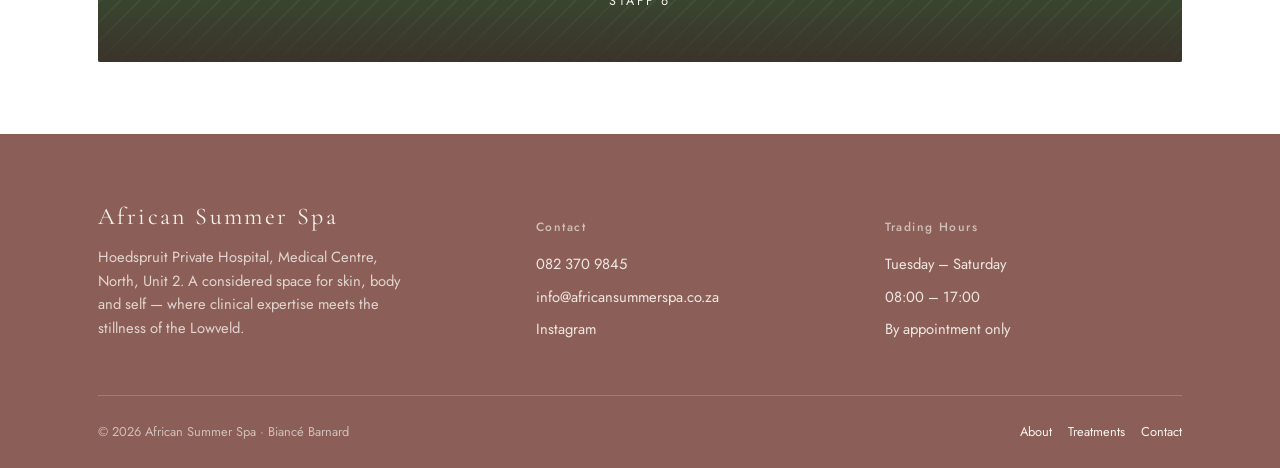
==== commit fa66a100: "Update about.html" ====
--- a/about.html
+++ b/about.html
@@ -108,13 +108,13 @@
 <script>
   window.staffData = [
     {
-      name: "Biancé Janse van Vuuren",
+      name: "Biancé Barnard",
       role: "Owner & Skin Therapist",
       img: "images/therapist.jpg",
       bio: "Biancé is a Hoedspruit local who took over African Summer Spa in 2021, bringing her passion and expertise in health and wellness to every guest who walks through the door."
     },
     {
-      name: "Dr. Caymare",
+      name: "Dr. Caymare Louw",
       role: "Medical Aesthetics",
       img: null,
       bio: "Dr. Caymare leads our medical aesthetic treatments, including anti-ageing injections, dermal fillers, skin boosters and skin tag removal — delivered with a clinical eye and a warm, human approach."
--- a/styles.css
+++ b/styles.css
@@ -336,7 +336,7 @@
 .strip div h4{ color:inherit; margin-bottom:.3em; font-size:1.05rem; }
 .strip div p{ margin:0; opacity:.85; font-size:0.94rem; }
 
-/* products grid */
+/* products grid (legacy — no longer used on products.html, kept in case referenced elsewhere) */
 .brand-grid{
   display:grid;
   grid-template-columns:repeat(3,1fr);
@@ -494,6 +494,50 @@
 
 @media (max-width: 860px){
   .team-card.expanded{ height:380px; }
+}
+
+/* ---------- interactive brand list (products.html) ---------- */
+.brand-list{
+  display:flex;
+  flex-direction:column;
+}
+.brand-row{
+  display:flex; align-items:center; justify-content:space-between;
+  gap:1.5rem;
+  width:100%;
+  padding:1.7rem 0;
+  border:none; border-bottom:1px solid rgba(139,95,88,.18);
+  background:none; text-align:left;
+  cursor:pointer;
+}
+.brand-row:first-child{ border-top:1px solid rgba(139,95,88,.18); }
+.brand-row .br-left{
+  display:flex; align-items:baseline; gap:1.4rem;
+}
+.brand-row .br-num{
+  font-family:var(--sans); font-size:.78rem; color:var(--ink-soft);
+  letter-spacing:.05em; min-width:26px;
+}
+.brand-row .br-name{
+  font-family:var(--serif); font-size:clamp(1.35rem, 3vw, 2rem);
+  color:var(--ink); transition:color .25s ease;
+}
+.brand-row .br-right{
+  display:flex; align-items:center; gap:1rem; flex-shrink:0;
+}
+.brand-row .br-cat{
+  font-family:var(--sans); font-size:.7rem; letter-spacing:.12em;
+  text-transform:uppercase; color:var(--sage-deep);
+}
+.brand-row .br-arrow{
+  font-size:1.15rem; color:var(--rose-deep);
+  transition:transform .25s ease;
+}
+.brand-row:hover .br-name{ color:var(--rose-deep); }
+.brand-row:hover .br-arrow{ transform:translateX(5px); }
+
+@media (max-width: 560px){
+  .brand-row .br-cat{ display:none; }
 }
 
 /* ---------- modal ---------- */
@@ -536,6 +580,8 @@
 .modal-meta .m-value{ font-family:var(--serif); font-size:1.2rem; color:var(--ink); }
 
 /* ---------- interactive price cards ---------- */
+.price-cat-heading{ margin:2.5rem 0 .5rem; }
+.price-cat-heading:first-of-type{ margin-top:0; }
 .price-tabs{ display:flex; flex-wrap:wrap; gap:.6rem; margin:2rem 0 2.5rem; }
 .price-scroll{
   display:flex; gap:1.1rem;
@@ -559,7 +605,7 @@
 .price-card .pc-name{ font-family:var(--serif); font-size:1.2rem; color:var(--ink); }
 .price-card .pc-meta{ font-size:.82rem; color:var(--ink-soft); }
 .price-card .pc-tap{ margin-top:auto; font-size:.68rem; letter-spacing:.08em; color:var(--rose-deep); }
-.swipe-hint{ font-style:italic; color:var(--ink-soft); font-size:.9rem; margin:-1.6rem 0 1.5rem; }
+.swipe-hint{ font-style:italic; color:var(--ink-soft); font-size:.9rem; margin:0 0 1.2rem; }
 
 @media (prefers-reduced-motion: reduce){
   html{ scroll-behavior:auto; }
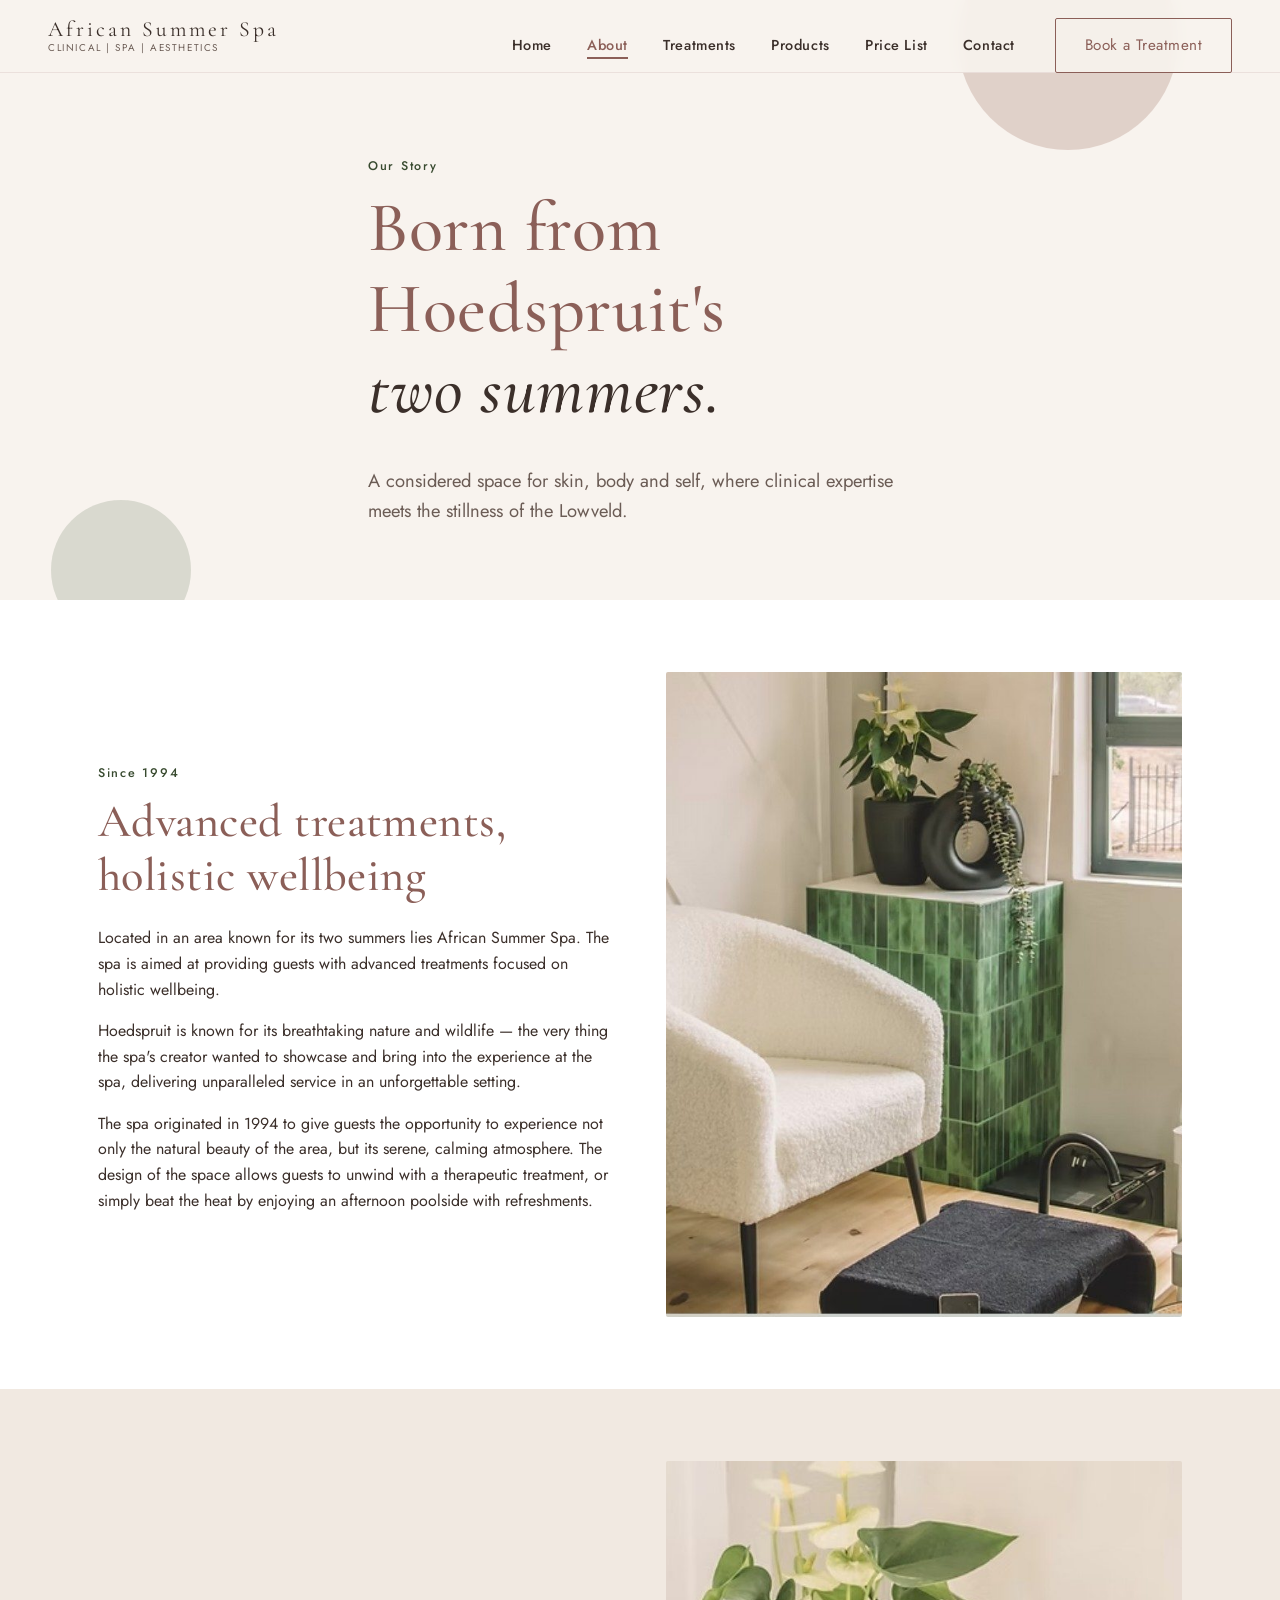
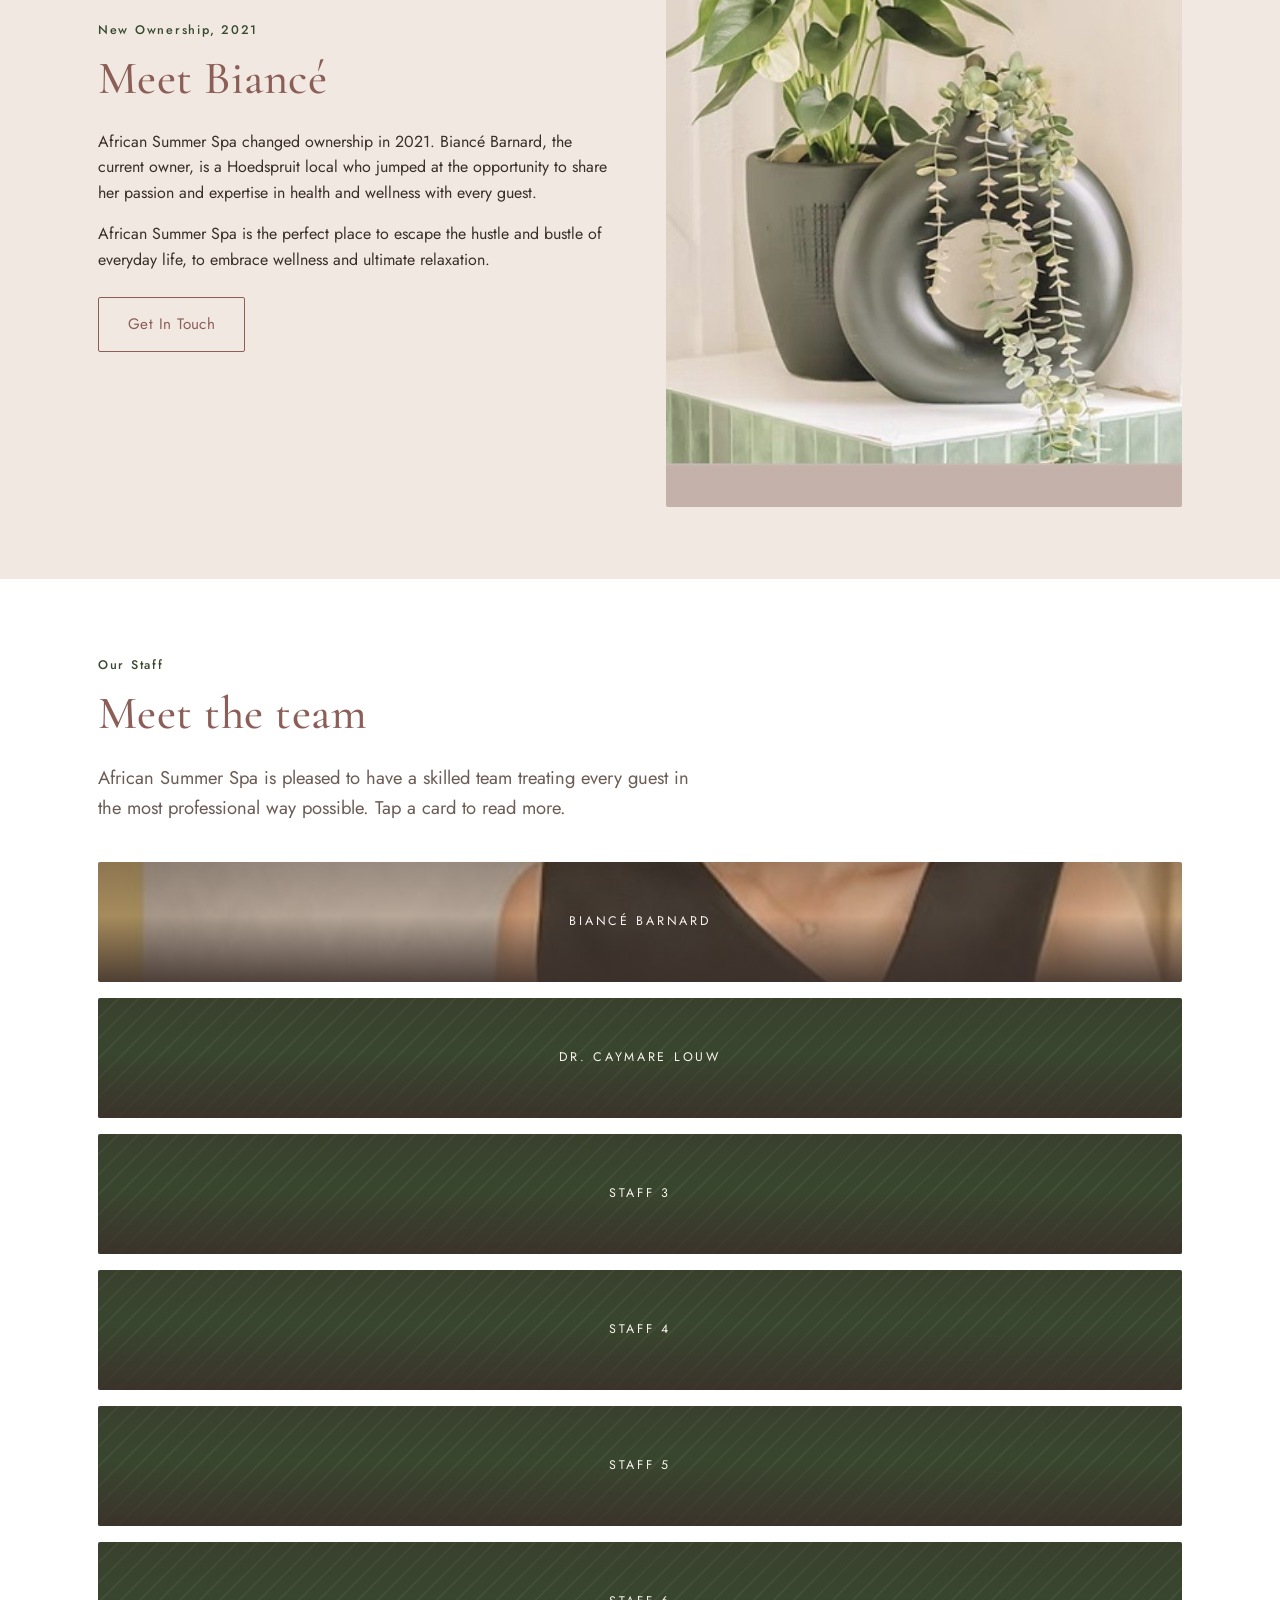
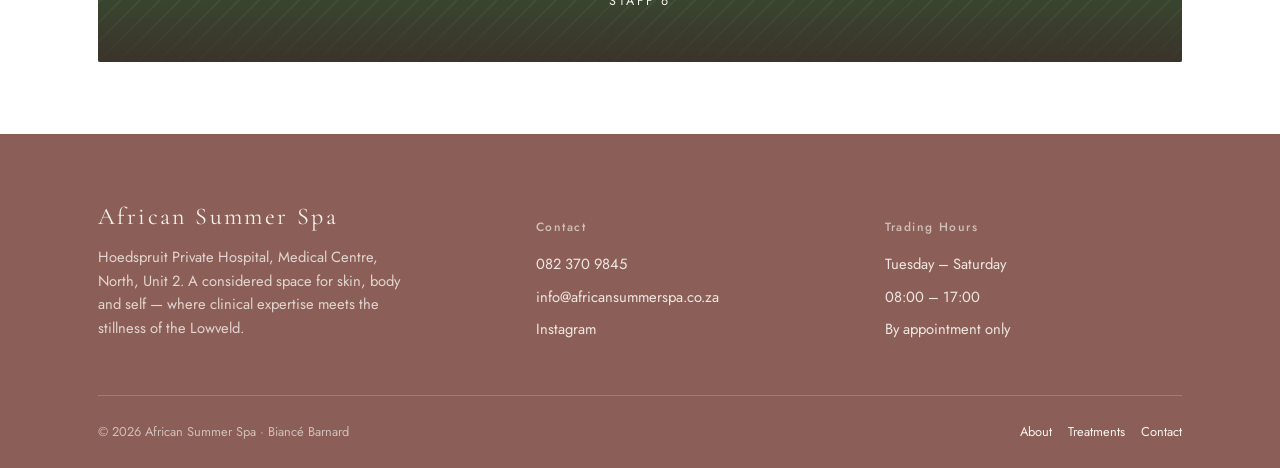
==== commit e3043949: "Update about.html" ====
--- a/about.html
+++ b/about.html
@@ -76,7 +76,7 @@
       <div class="reveal">
         <span class="eyebrow">New Ownership, 2021</span>
         <h2>Meet Biancé</h2>
-        <p>African Summer Spa changed ownership in 2021. Biancé Janse van Vuuren, the current owner, is a Hoedspruit local who jumped at the opportunity to share her passion and expertise in health and wellness with every guest.</p>
+        <p>African Summer Spa changed ownership in 2021. Biancé Barnard, the current owner, is a Hoedspruit local who jumped at the opportunity to share her passion and expertise in health and wellness with every guest.</p>
         <p>African Summer Spa is the perfect place to escape the hustle and bustle of everyday life, to embrace wellness and ultimate relaxation.</p>
         <a href="contact.html" class="btn" style="margin-top:.5rem;">Get In Touch</a>
       </div>
--- a/styles.css
+++ b/styles.css
@@ -611,4 +611,70 @@
   html{ scroll-behavior:auto; }
   .reveal{ transition:none; opacity:1; transform:none; }
   .nav-overlay{ transition:none; }
+}
+
+/* ---------- desktop / tablet nav bar ----------
+   Below 861px: hamburger + full-screen overlay menu (unchanged).
+   861px and up: the same nav-overlay markup is repurposed into a
+   slim horizontal nav bar sitting inline with the header, and the
+   hamburger button is hidden. No HTML changes needed. */
+@media (min-width: 861px){
+  .hamburger{ display:none; }
+
+  .nav-overlay{
+    position:fixed;
+    inset:0 0 auto 0;
+    height:auto;
+    background:transparent;
+    color:var(--ink);
+    display:flex;
+    flex-direction:row;
+    align-items:center;
+    justify-content:flex-end;
+    gap:2.5rem;
+    padding:1.1rem clamp(1.25rem, 4vw, 3rem);
+    transform:none;
+    transition:none;
+    pointer-events:none;
+  }
+  .nav-overlay-top{ display:none; }
+
+  .nav-links{
+    display:flex;
+    flex-direction:row;
+    align-items:center;
+    gap:2.2rem;
+    margin:0;
+    pointer-events:auto;
+  }
+  .nav-links li a{
+    font-family:var(--sans);
+    font-size:.9rem;
+    letter-spacing:.04em;
+    font-weight:500;
+    color:var(--ink);
+    padding:0;
+    border-bottom:2px solid transparent;
+  }
+  .nav-links li a:hover{ opacity:1; color:var(--rose-deep); border-color:transparent; }
+  .nav-links li.active a{ opacity:1; font-style:normal; color:var(--rose-deep); border-color:var(--rose-deep); }
+
+  .nav-overlay-bottom{
+    border:none;
+    padding:0;
+    gap:0;
+    pointer-events:auto;
+  }
+  .nav-overlay-bottom a[href^="tel:"],
+  .nav-overlay-bottom .socials{ display:none; }
+  .nav-overlay-bottom .btn-ghost-light{
+    border-color:var(--rose-deep);
+    color:var(--rose-deep);
+  }
+  .nav-overlay-bottom .btn-ghost-light:hover{
+    background:var(--rose-deep);
+    color:var(--white);
+  }
+
+  body.nav-open{ overflow:auto; }
 }
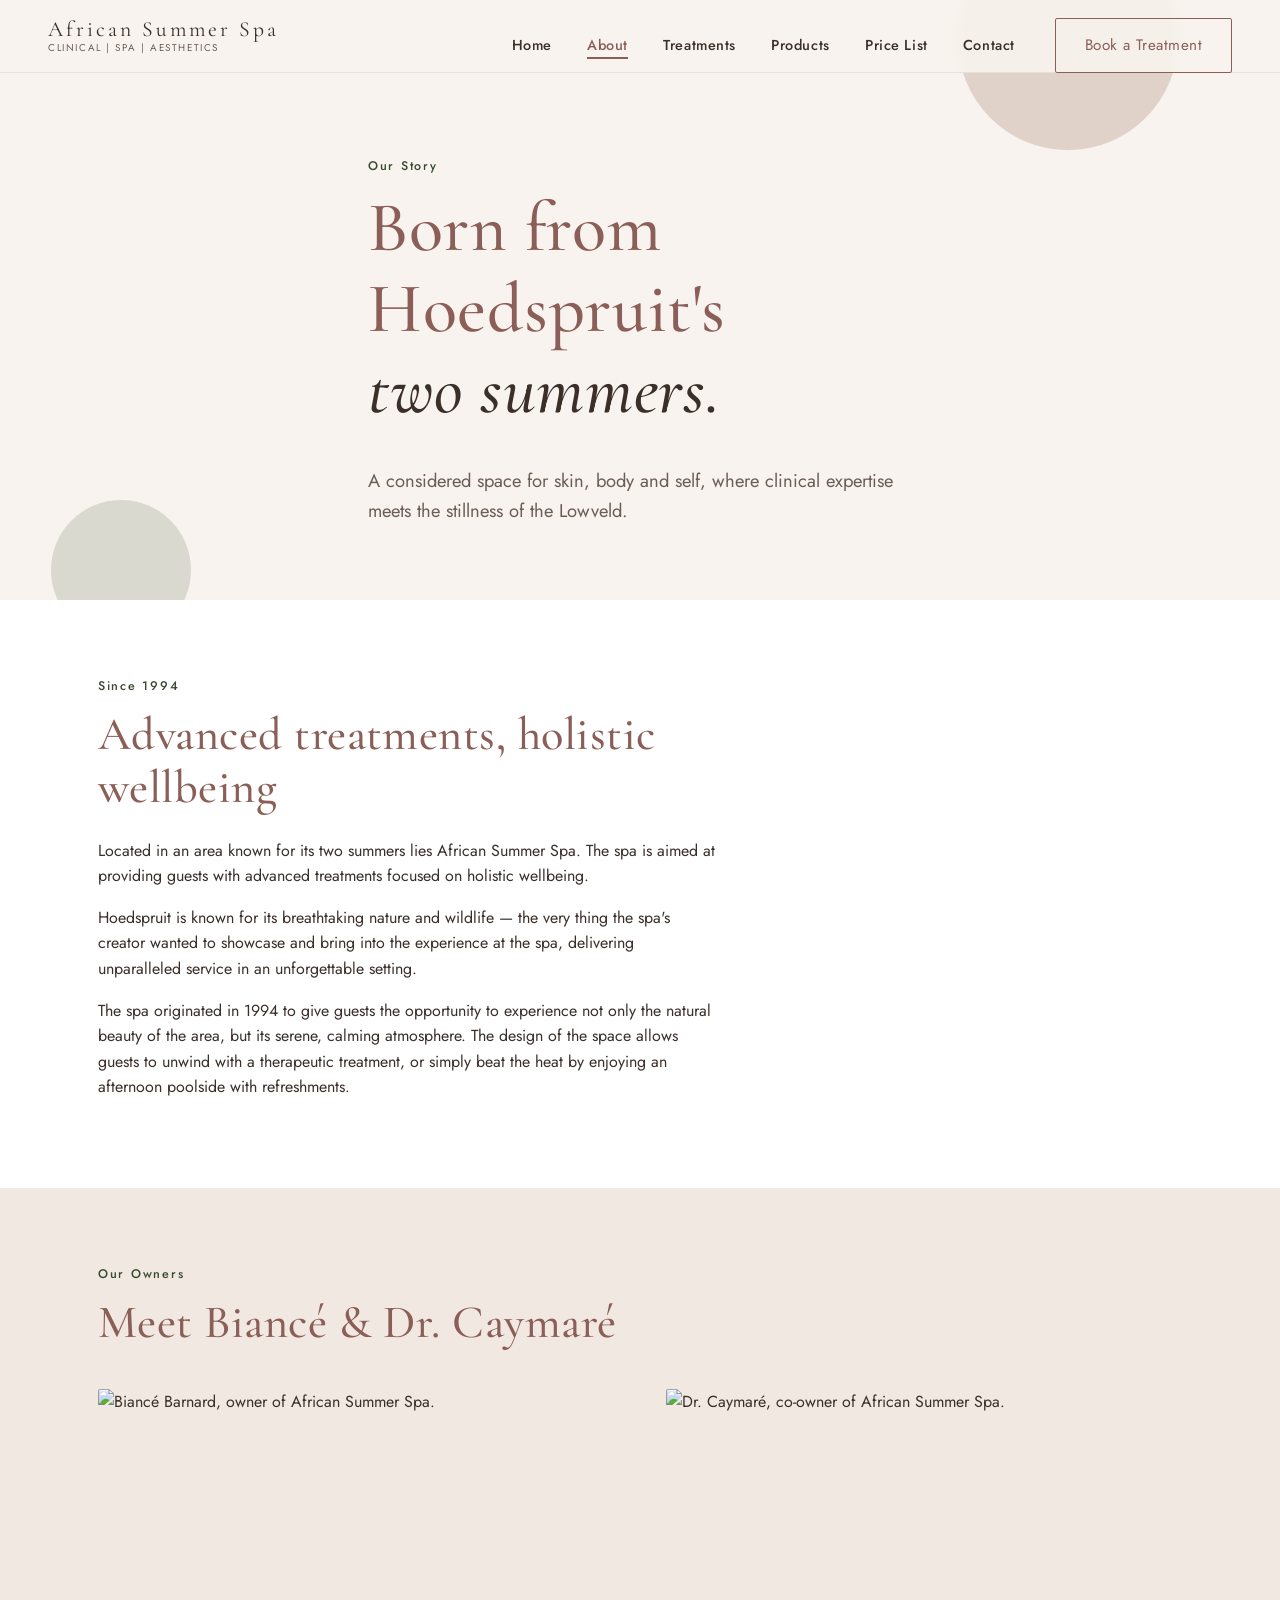
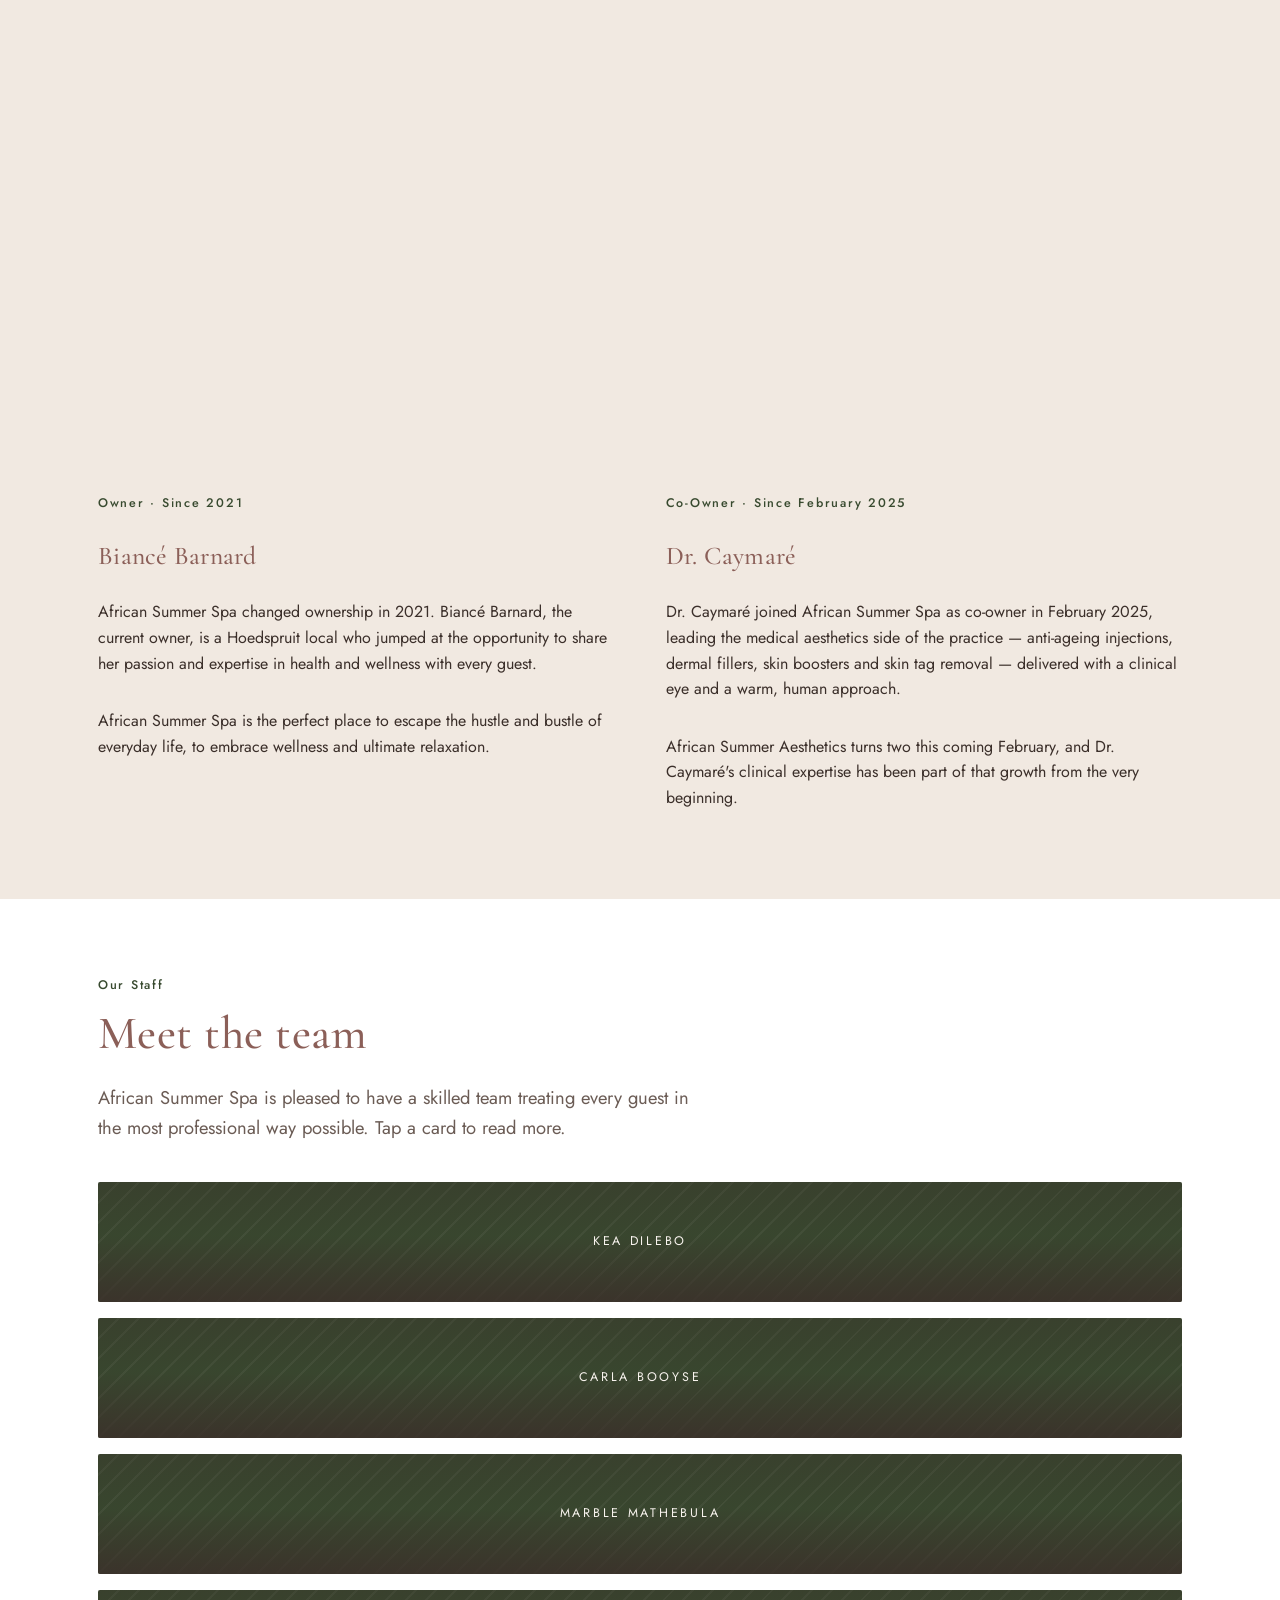
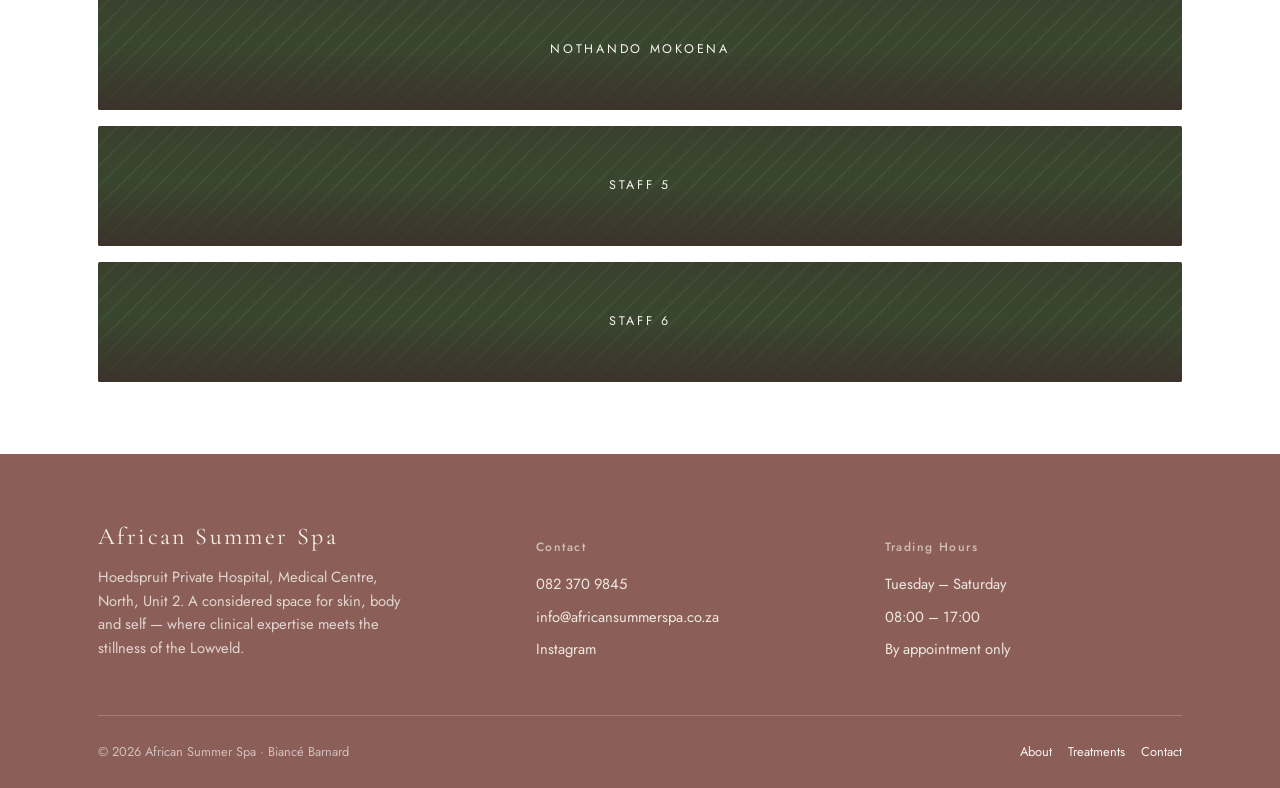
==== commit b9b6f239: "Update about.html" ====
--- a/about.html
+++ b/about.html
@@ -4,7 +4,7 @@
 <meta charset="UTF-8">
 <meta name="viewport" content="width=device-width, initial-scale=1.0">
 <title>About | African Summer Spa</title>
-<meta name="description" content="African Summer Spa began in 1994 in Hoedspruit and is now led by Biancé Janse van Vuuren, bringing holistic wellbeing treatments to the Lowveld.">
+<meta name="description" content="African Summer Spa began in 1994 in Hoedspruit and is now co-owned by Biancé Barnard and Dr. Caymaré, bringing holistic wellbeing and medical aesthetic treatments to the Lowveld.">
 <link rel="preconnect" href="https://fonts.googleapis.com">
 <link href="https://fonts.googleapis.com/css2?family=Cormorant+Garamond:ital,wght@0,400;0,500;0,600;1,400;1,500&family=Jost:wght@300;400;500;600&display=swap" rel="stylesheet">
 <link rel="stylesheet" href="styles.css">
@@ -53,32 +53,57 @@
     </div>
   </section>
 
+  <!-- ===================================================================
+       CHANGED: this used to be a two-column split with the interior
+       chair photo beside the text. Photo removed per request — the
+       section is now plain, centred-width text.
+       =================================================================== -->
   <section class="bg-white">
-    <div class="wrap split">
-      <div class="reveal">
+    <div class="wrap">
+      <div class="reveal" style="max-width:680px;">
         <span class="eyebrow">Since 1994</span>
         <h2>Advanced treatments, holistic wellbeing</h2>
         <p>Located in an area known for its two summers lies African Summer Spa. The spa is aimed at providing guests with advanced treatments focused on holistic wellbeing.</p>
         <p>Hoedspruit is known for its breathtaking nature and wildlife — the very thing the spa's creator wanted to showcase and bring into the experience at the spa, delivering unparalleled service in an unforgettable setting.</p>
         <p>The spa originated in 1994 to give guests the opportunity to experience not only the natural beauty of the area, but its serene, calming atmosphere. The design of the space allows guests to unwind with a therapeutic treatment, or simply beat the heat by enjoying an afternoon poolside with refreshments.</p>
       </div>
-      <div class="split-media reveal">
-        <img src="images/interior-chair.jpg" alt="Treatment room interior at African Summer Spa, with green tile and natural textures.">
-      </div>
     </div>
   </section>
 
+  <!-- ===================================================================
+       CHANGED: replaces the old single "Meet Biancé" split section.
+       Now a two-up owners section — Biancé's photo/bio on the left,
+       Dr. Caymaré's photo/bio on the right on larger screens; the two
+       stack (photo above text) on mobile. No CTA button on either.
+       =================================================================== -->
   <section class="bg-cream-dim">
-    <div class="wrap split reverse">
-      <div class="split-media reveal">
-        <img src="images/decor-plant.jpg" alt="Styling detail inside African Summer Spa.">
+    <div class="wrap">
+      <div class="reveal" style="max-width:600px;">
+        <span class="eyebrow">Our Owners</span>
+        <h2>Meet Biancé &amp; Dr. Caymaré</h2>
       </div>
-      <div class="reveal">
-        <span class="eyebrow">New Ownership, 2021</span>
-        <h2>Meet Biancé</h2>
-        <p>African Summer Spa changed ownership in 2021. Biancé Barnard, the current owner, is a Hoedspruit local who jumped at the opportunity to share her passion and expertise in health and wellness with every guest.</p>
-        <p>African Summer Spa is the perfect place to escape the hustle and bustle of everyday life, to embrace wellness and ultimate relaxation.</p>
-        <a href="contact.html" class="btn" style="margin-top:.5rem;">Get In Touch</a>
+      <div class="grid-2 owner-grid" style="margin-top:2.5rem;">
+
+        <div class="person reveal">
+          <div class="photo">
+            <img src="https://vafzjdqepmuunwqhzunz.supabase.co/storage/v1/object/public/branding/Biance.jpg" alt="Biancé Barnard, owner of African Summer Spa.">
+          </div>
+          <span class="eyebrow">Owner &middot; Since 2021</span>
+          <h3>Biancé Barnard</h3>
+          <p>African Summer Spa changed ownership in 2021. Biancé Barnard, the current owner, is a Hoedspruit local who jumped at the opportunity to share her passion and expertise in health and wellness with every guest.</p>
+          <p>African Summer Spa is the perfect place to escape the hustle and bustle of everyday life, to embrace wellness and ultimate relaxation.</p>
+        </div>
+
+        <div class="person reveal">
+          <div class="photo">
+            <img src="https://vafzjdqepmuunwqhzunz.supabase.co/storage/v1/object/public/branding/Dr%20Caymare.jpg" alt="Dr. Caymaré, co-owner of African Summer Spa.">
+          </div>
+          <span class="eyebrow">Co-Owner &middot; Since February 2025</span>
+          <h3>Dr. Caymaré</h3>
+          <p>Dr. Caymaré joined African Summer Spa as co-owner in February 2025, leading the medical aesthetics side of the practice — anti-ageing injections, dermal fillers, skin boosters and skin tag removal — delivered with a clinical eye and a warm, human approach.</p>
+          <p>African Summer Aesthetics turns two this coming February, and Dr. Caymaré's clinical expertise has been part of that growth from the very beginning.</p>
+        </div>
+
       </div>
     </div>
   </section>
@@ -102,49 +127,39 @@
      STAFF DATA — edit this list to add, remove or update team members.
      "img" can be left as null (no quotes) until you have a photo —
      the card will show a placeholder pattern instead.
-     There are 6 slots shown on the page; if you list fewer than 6 here,
-     script.js will automatically fill the rest with "Coming Soon" cards.
+     CHANGED: Biancé and Dr. Caymaré have their own dedicated owners
+     section above now, so they've been removed from here. This list
+     is exactly the 4 remaining team members — script.js no longer
+     pads it out to 6, so it will just show these 4 cards.
      =================================================================== -->
 <script>
   window.staffData = [
     {
-      name: "Biancé Barnard",
-      role: "Owner & Skin Therapist",
-      img: "images/therapist.jpg",
-      bio: "Biancé is a Hoedspruit local who took over African Summer Spa in 2021, bringing her passion and expertise in health and wellness to every guest who walks through the door."
+      name: "Kea Dilebo",
+      role: "Coming Soon",
+      img: null,
+      bio: "We're putting together Kea's profile — details are coming soon."
     },
     {
-      name: "Dr. Caymare Louw",
-      role: "Medical Aesthetics",
+      name: "Carla Booyse",
+      role: "Coming Soon",
       img: null,
-      bio: "Dr. Caymare leads our medical aesthetic treatments, including anti-ageing injections, dermal fillers, skin boosters and skin tag removal — delivered with a clinical eye and a warm, human approach."
+      bio: "We're putting together Carla's profile — details are coming soon."
     },
     {
-      name: "Staff 3",
+      name: "Marble Mathebula",
       role: "Coming Soon",
       img: null,
-      bio: "We're growing our team — details for this therapist are coming soon."
+      bio: "We're putting together Marble's profile — details are coming soon."
     },
     {
-      name: "Staff 4",
+      name: "Nothando Mokoena",
       role: "Coming Soon",
       img: null,
-      bio: "We're growing our team — details for this therapist are coming soon."
-    },
-    {
-      name: "Staff 5",
-      role: "Coming Soon",
-      img: null,
-      bio: "We're growing our team — details for this therapist are coming soon."
-    },
-    {
-      name: "Staff 6",
-      role: "Coming Soon",
-      img: null,
-      bio: "We're growing our team — details for this therapist are coming soon."
+      bio: "We're putting together Nothando's profile — details are coming soon."
     }
-    // To add a real team member later, replace one of the "Staff N"
-    // placeholder blocks above with their real name, role, img and bio.
+    // Add photos by setting "img" to the image path/URL for each person
+    // once you have them, and update "role" and "bio" with real details.
   ];
 </script>
 
@@ -177,4 +192,4 @@
 
 <script src="script.js"></script>
 </body>
-</html>+</html>
--- a/styles.css
+++ b/styles.css
@@ -677,4 +677,183 @@
   }
 
   body.nav-open{ overflow:auto; }
-}+}
+
+/* ---------- splash / landing screen (index.html) ----------
+   CHANGED: reduced top padding + min-height so the whole splash sits
+   higher on the screen; logo pulled up slightly with a negative
+   margin; new .splash-glass layer adds the frosted-glass fade. */
+.site-splash{
+  position:relative;
+  min-height:80vh;
+  display:flex;
+  align-items:center;
+  padding:6rem 0 3rem;
+  overflow:hidden;
+  text-align:center;
+}
+.splash-bg{
+  position:absolute; inset:0; z-index:0;
+}
+.splash-bg img{
+  width:100%; height:100%; object-fit:cover;
+}
+.splash-bg::after{
+  content:"";
+  position:absolute; inset:0;
+  background:linear-gradient(
+    180deg,
+    rgba(248,243,238,.88) 0%,
+    rgba(248,243,238,.82) 45%,
+    rgba(248,243,238,.55) 58%,
+    rgba(248,243,238,.12) 68%,
+    rgba(248,243,238,0) 78%
+  );
+}
+
+/* Glassmorphic frost: strongest at the very top of the image, then
+   fades out completely by the vertical middle of the splash section
+   so the photo (and the transparent logo sitting on it) reads clearly
+   underneath. Achieved with a blurred, tinted layer masked by a
+   top-to-transparent gradient. */
+.splash-glass{
+  position:absolute;
+  inset:0;
+  z-index:0;
+  backdrop-filter:blur(22px) saturate(140%);
+  -webkit-backdrop-filter:blur(22px) saturate(140%);
+  background:rgba(248,243,238,.32);
+  mask-image:linear-gradient(to bottom, rgba(0,0,0,1) 0%, rgba(0,0,0,1) 16%, rgba(0,0,0,0) 45%);
+  -webkit-mask-image:linear-gradient(to bottom, rgba(0,0,0,1) 0%, rgba(0,0,0,1) 16%, rgba(0,0,0,0) 45%);
+  pointer-events:none;
+}
+
+.splash-inner{
+  position:relative; z-index:1;
+  max-width:520px;
+  margin:0 auto;
+  display:flex;
+  flex-direction:column;
+  align-items:center;
+}
+.splash-logo{
+  width:220px; height:auto;
+  margin-top:-1.2rem;
+  margin-bottom:1.2rem;
+}
+.splash-word{
+  font-family:var(--serif);
+  font-size:clamp(1.6rem, 4vw, 2.2rem);
+  letter-spacing:.06em;
+  color:var(--ink);
+  margin-bottom:.7rem;
+}
+.splash-tagline{
+  font-family:var(--sans);
+  font-size:.78rem;
+  letter-spacing:.22em;
+  color:var(--sage-deep);
+  text-transform:uppercase;
+  margin-bottom:2rem;
+}
+/* CHANGED: solid fill instead of ghost outline, and wider (longer)
+   so it reads as a clearer primary call to action. */
+.splash-cta{
+  background:var(--rose-deep);
+  border-color:var(--rose-deep);
+  color:var(--white);
+  padding:1em 3.6em;
+  min-width:220px;
+  justify-content:center;
+}
+.splash-cta:hover{ background:var(--ink); border-color:var(--ink); color:var(--white); }
+
+/* ---------- gift vouchers (index.html) — CHANGED: replaces old trading-hours strip ---------- */
+.voucher-section .btn{ margin-top:.4rem; }
+.voucher-amounts{
+  display:flex; flex-wrap:wrap; justify-content:center;
+  gap:.8rem;
+  margin-bottom:1.8rem;
+}
+.voucher-pill{
+  padding:.7em 1.5em;
+  border:1px solid rgba(248,243,238,.5);
+  border-radius:999px;
+  background:transparent;
+  color:var(--cream);
+  font-family:var(--sans);
+  font-size:.88rem;
+  letter-spacing:.02em;
+  transition:background .2s ease, border-color .2s ease, color .2s ease;
+}
+.voucher-pill:hover{ border-color:var(--cream); }
+.voucher-pill.active{
+  background:var(--cream);
+  color:var(--sage-deep);
+  border-color:var(--cream);
+}
+
+/* ---------- review photo overlay (index.html) — CHANGED: fixed overflow + added stagger ---------- */
+.review-photo{
+  position:relative;
+  overflow:hidden;
+  border-radius:2px;
+  min-height:600px;
+}
+.review-photo img{
+  position:absolute; inset:0;
+  width:100%; height:100%; object-fit:cover;
+}
+.review-scrim{
+  position:absolute; inset:0;
+  background:linear-gradient(to top,
+    rgba(228,211,203,.96) 0%,
+    rgba(228,211,203,.85) 30%,
+    rgba(228,211,203,.25) 65%,
+    rgba(228,211,203,0) 100%
+  );
+}
+.review-quotes{
+  position:absolute; inset:0; z-index:2;
+  display:flex; flex-direction:column; justify-content:flex-end;
+  gap:1.4rem;
+  padding:2.2rem clamp(1.25rem, 4vw, 3rem) 2.4rem;
+}
+.review-quote{ max-width:360px; }
+.review-quote.reveal{ transition-delay:0s; }
+.review-quote.reveal:nth-child(2){ transition-delay:.15s; }
+.review-quote.reveal:nth-child(3){ transition-delay:.3s; }
+.rq-stars{
+  display:block;
+  color:var(--gold);
+  font-size:.8rem;
+  letter-spacing:.12em;
+  margin-bottom:.35rem;
+}
+.review-quote p{
+  font-family:var(--serif);
+  font-style:italic;
+  font-size:1.05rem;
+  line-height:1.35;
+  color:var(--ink);
+  margin:0 0 .35rem;
+  max-width:none;
+}
+.rq-name{
+  display:block;
+  font-family:var(--sans);
+  font-size:.7rem;
+  letter-spacing:.1em;
+  text-transform:uppercase;
+  color:var(--ink-soft);
+}
+
+@media (min-width: 761px){
+  .review-photo{ min-height:0; aspect-ratio:16/9; }
+  .review-quotes{
+    flex-direction:row;
+    justify-content:space-between;
+    align-items:flex-end;
+    gap:2rem;
+  }
+}
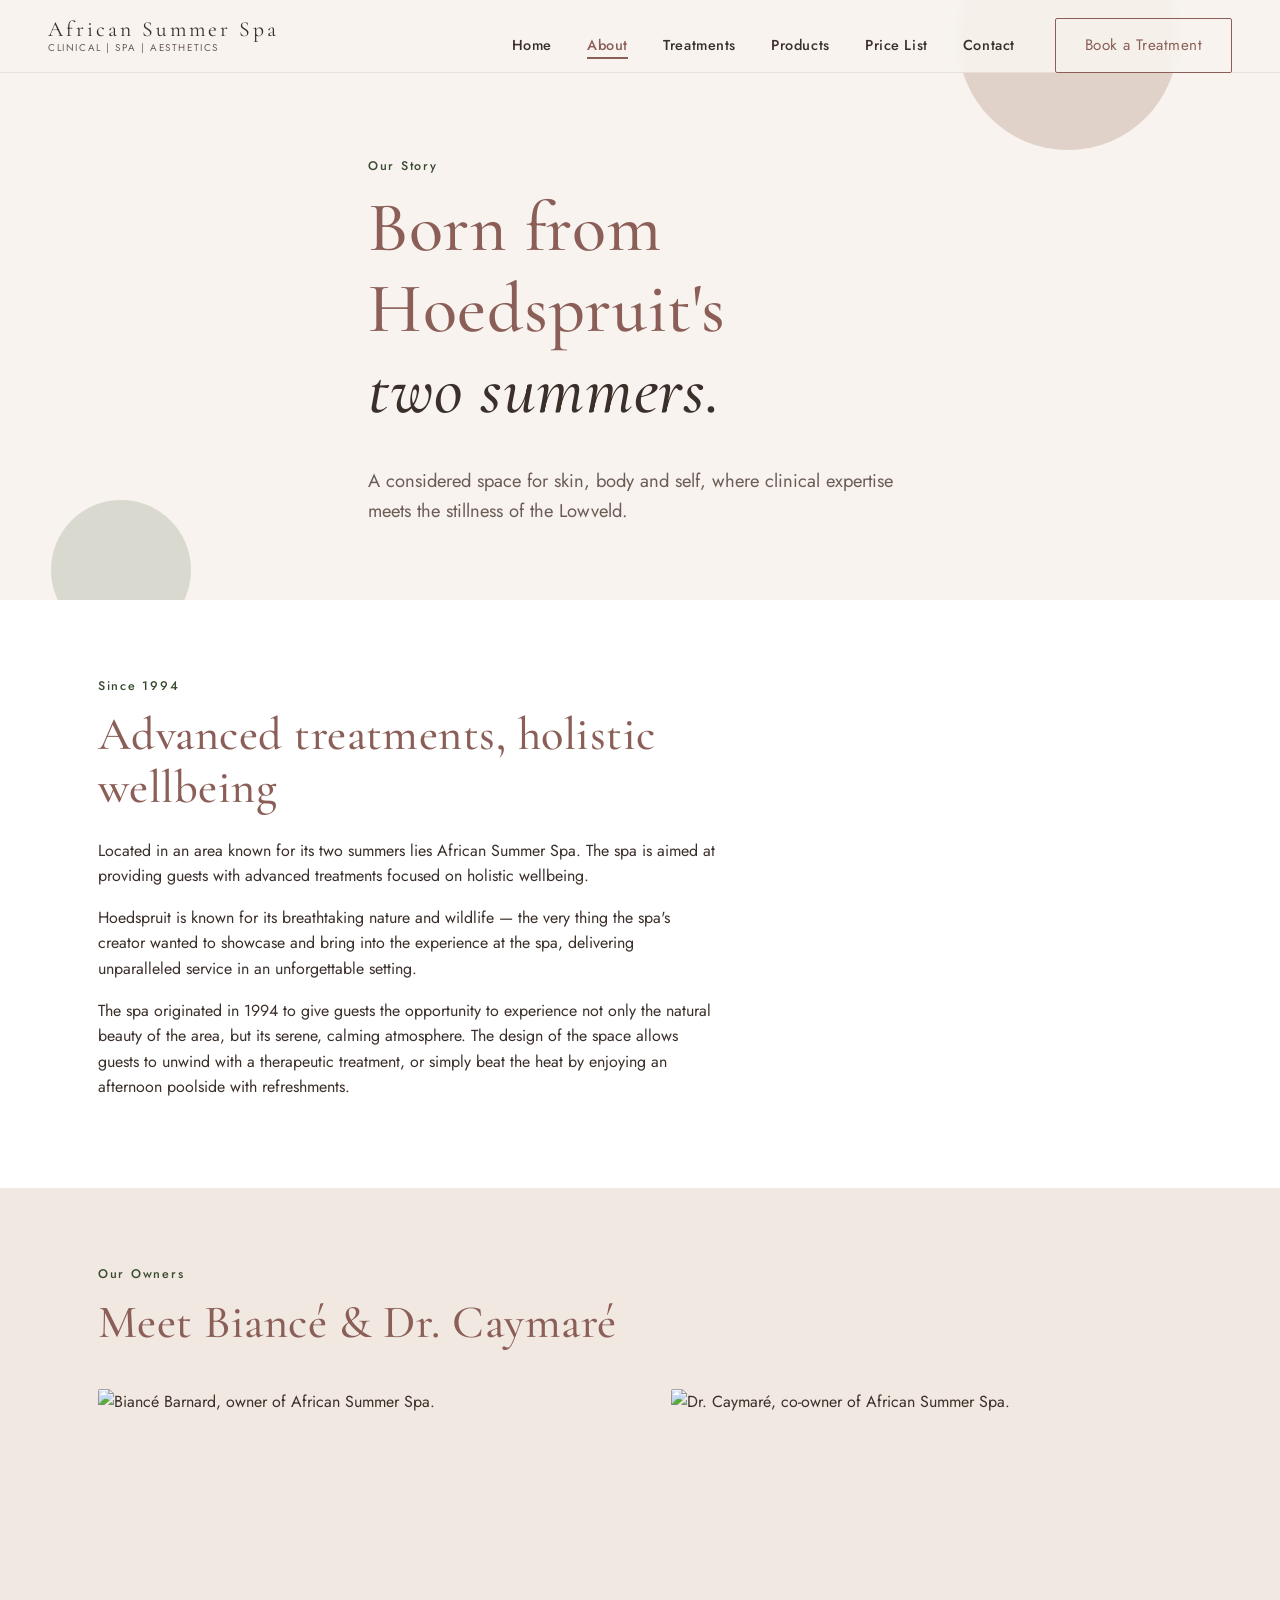
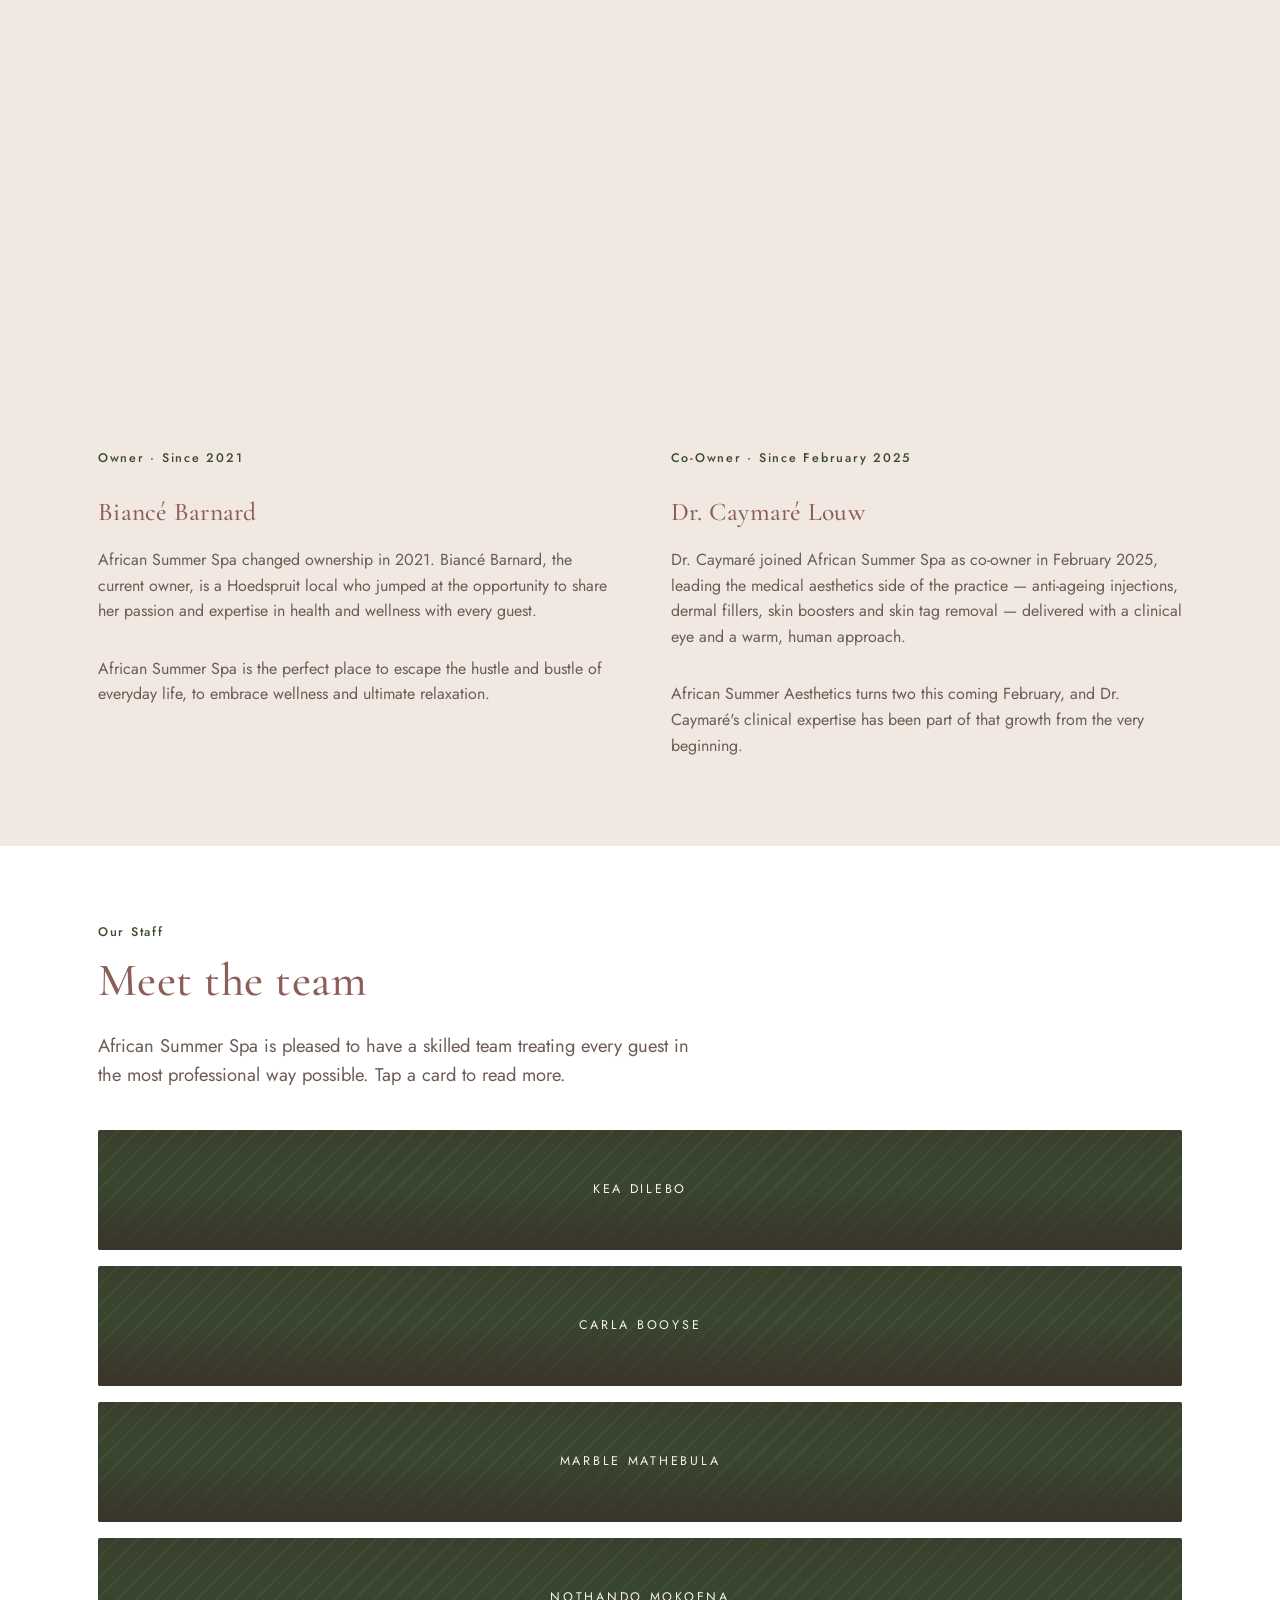
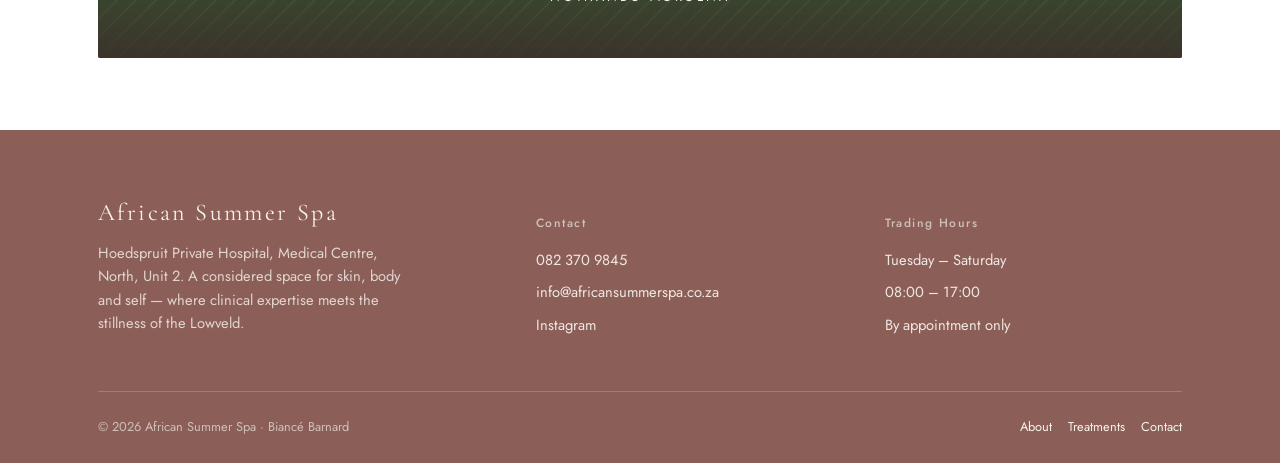
==== commit 034b5f4a: "Update about.html" ====
--- a/about.html
+++ b/about.html
@@ -99,7 +99,7 @@
             <img src="https://vafzjdqepmuunwqhzunz.supabase.co/storage/v1/object/public/branding/Dr%20Caymare.jpg" alt="Dr. Caymaré, co-owner of African Summer Spa.">
           </div>
           <span class="eyebrow">Co-Owner &middot; Since February 2025</span>
-          <h3>Dr. Caymaré</h3>
+          <h3>Dr. Caymaré Louw</h3>
           <p>Dr. Caymaré joined African Summer Spa as co-owner in February 2025, leading the medical aesthetics side of the practice — anti-ageing injections, dermal fillers, skin boosters and skin tag removal — delivered with a clinical eye and a warm, human approach.</p>
           <p>African Summer Aesthetics turns two this coming February, and Dr. Caymaré's clinical expertise has been part of that growth from the very beginning.</p>
         </div>
--- a/styles.css
+++ b/styles.css
@@ -362,6 +362,12 @@
 .person .photo{ aspect-ratio:3/4; overflow:hidden; border-radius:2px; }
 .person .photo img{ width:100%; height:100%; object-fit:cover; }
 .person .role{ font-size:.85rem; letter-spacing:.06em; color:var(--sage-deep); }
+
+/* ---------- owners section (about.html) — Biancé + Dr. Caymaré two-up ---------- */
+.owner-grid{ gap:var(--gap) calc(var(--gap) * 1.2); }
+.owner-grid .photo{ aspect-ratio:4/5; margin-bottom:.3rem; }
+.owner-grid h3{ margin-bottom:.2em; }
+.owner-grid p{ color:var(--ink-soft); }
 
 /* contact page */
 .contact-grid{
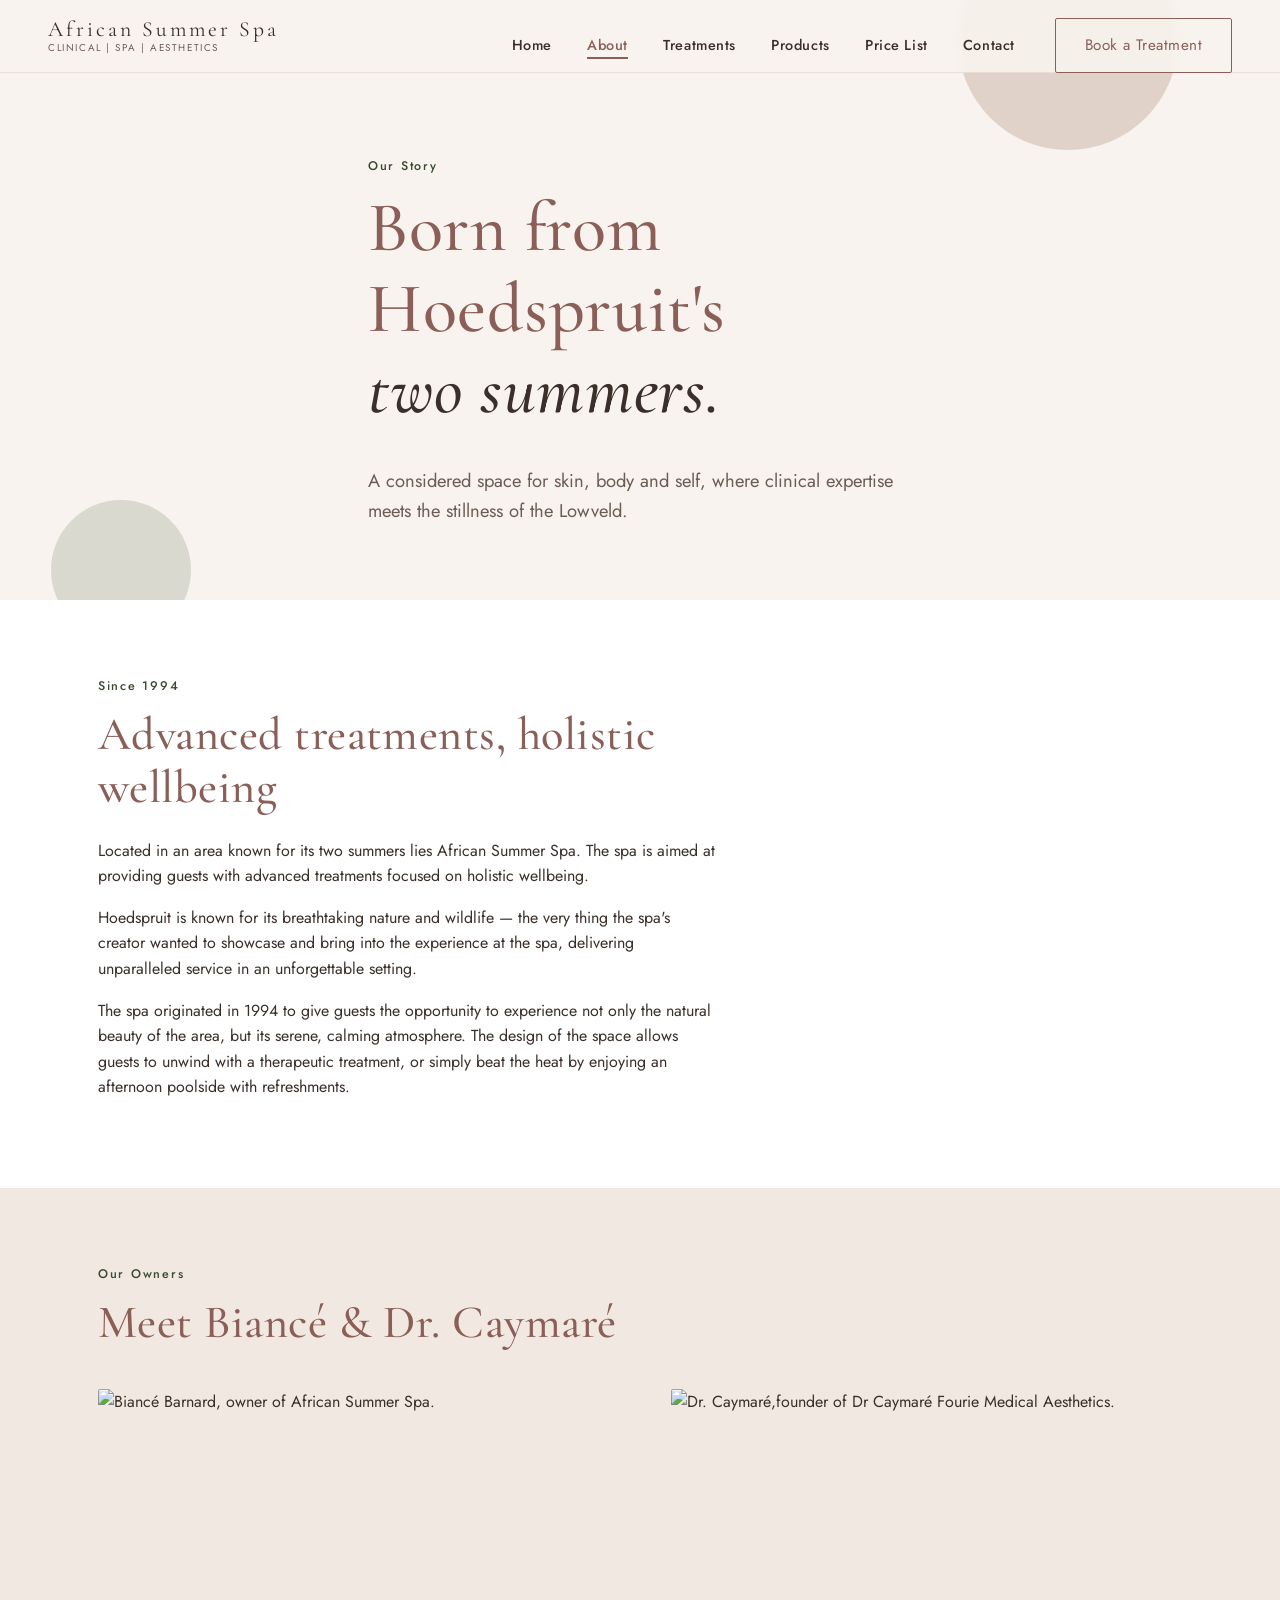
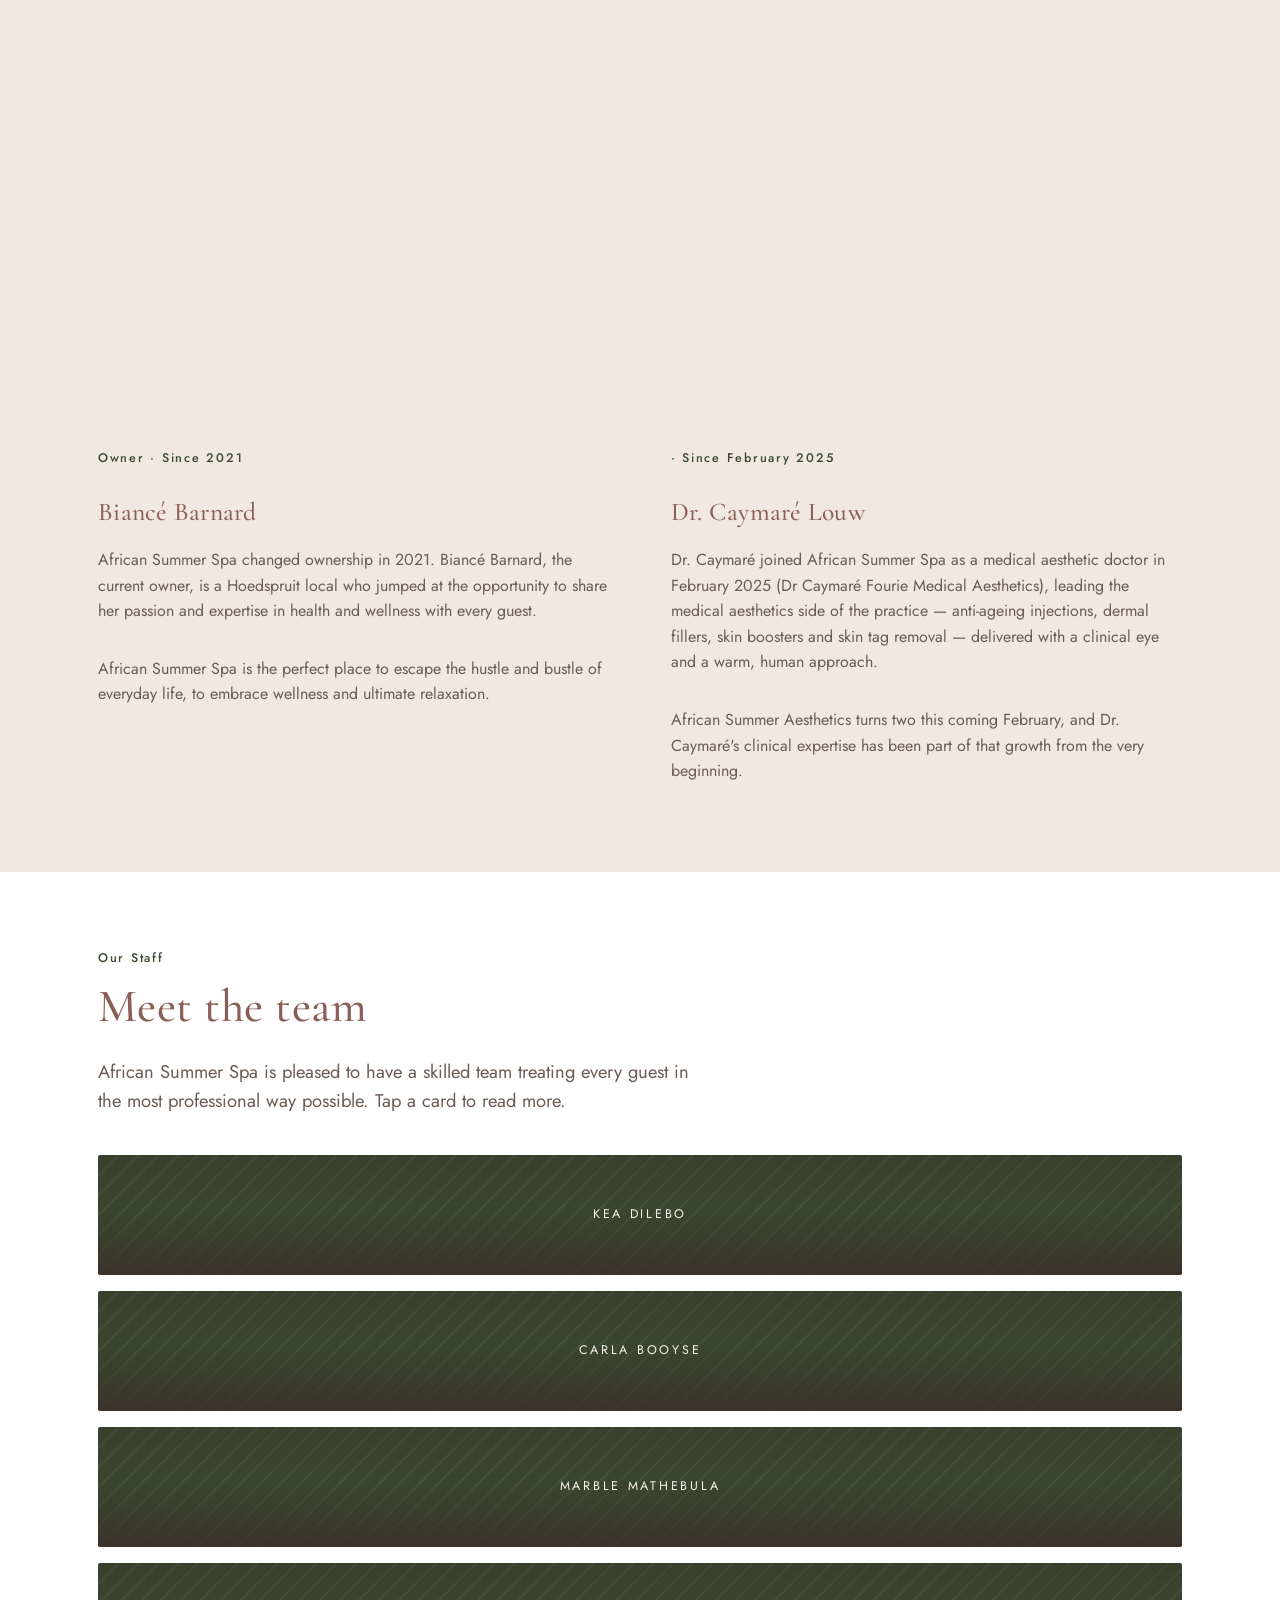
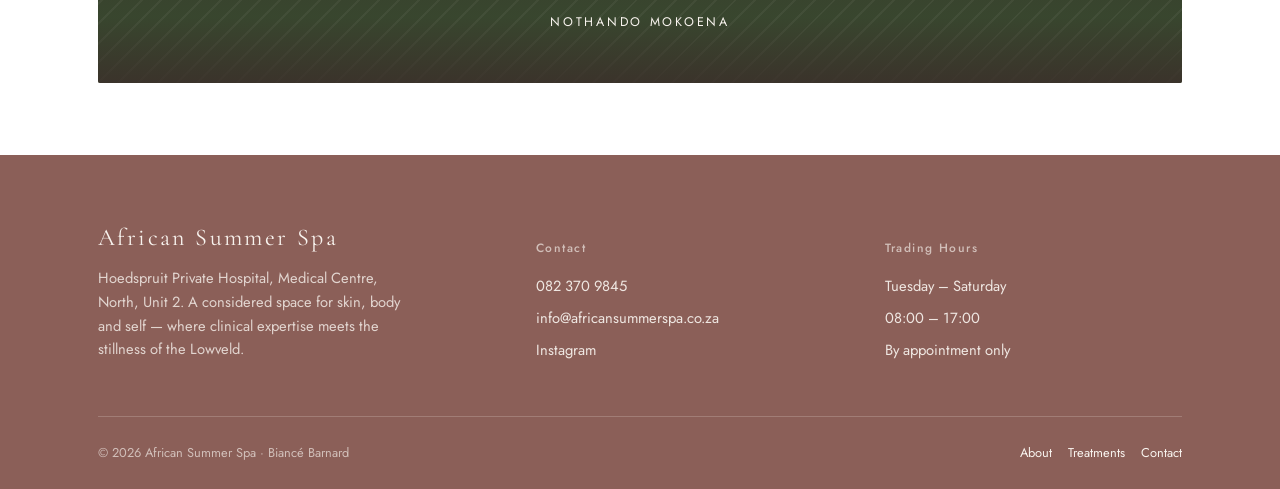
==== commit 06aaeb79: "Update about.html" ====
--- a/about.html
+++ b/about.html
@@ -96,11 +96,11 @@
 
         <div class="person reveal">
           <div class="photo">
-            <img src="https://vafzjdqepmuunwqhzunz.supabase.co/storage/v1/object/public/branding/Dr%20Caymare.jpg" alt="Dr. Caymaré, co-owner of African Summer Spa.">
+            <img src="https://vafzjdqepmuunwqhzunz.supabase.co/storage/v1/object/public/branding/Dr%20Caymare.jpg" alt="Dr. Caymaré,founder of Dr Caymaré Fourie Medical Aesthetics.">
           </div>
-          <span class="eyebrow">Co-Owner &middot; Since February 2025</span>
+          <span class="eyebrow"> &middot; Since February 2025</span>
           <h3>Dr. Caymaré Louw</h3>
-          <p>Dr. Caymaré joined African Summer Spa as co-owner in February 2025, leading the medical aesthetics side of the practice — anti-ageing injections, dermal fillers, skin boosters and skin tag removal — delivered with a clinical eye and a warm, human approach.</p>
+          <p>Dr. Caymaré joined African Summer Spa as a medical aesthetic doctor in February 2025 (Dr Caymaré Fourie Medical Aesthetics), leading the medical aesthetics side of the practice — anti-ageing injections, dermal fillers, skin boosters and skin tag removal — delivered with a clinical eye and a warm, human approach.</p>
           <p>African Summer Aesthetics turns two this coming February, and Dr. Caymaré's clinical expertise has been part of that growth from the very beginning.</p>
         </div>
 
--- a/styles.css
+++ b/styles.css
@@ -232,13 +232,15 @@
 .hero-cta{
   display:flex; gap:1rem; justify-content:center; margin-top:2rem; flex-wrap:wrap;
 }
-.hero-photo{
-  margin-top:4rem;
-  aspect-ratio:16/10;
-  overflow:hidden;
-  border-radius:2px;
-}
-.hero-photo img{ width:100%; height:100%; object-fit:cover; }
+
+/* ---------- shared fade keyframe, used by the splash slideshow below ---------- */
+@keyframes slideFade{
+  0%{ opacity:0; }
+  2%{ opacity:1; }
+  23%{ opacity:1; }
+  25%{ opacity:0; }
+  100%{ opacity:0; }
+}
 
 /* page header (non-home hero) */
 .page-head{
@@ -704,6 +706,24 @@
 .splash-bg img{
   width:100%; height:100%; object-fit:cover;
 }
+
+/* ---------- splash slideshow (index.html) — fades between 4 images, loops ---------- */
+.splash-slide{
+  position:absolute;
+  inset:0;
+  opacity:0;
+  animation:slideFade 20s infinite;
+}
+.splash-slide:nth-child(1){ animation-delay:0s; }
+.splash-slide:nth-child(2){ animation-delay:5s; }
+.splash-slide:nth-child(3){ animation-delay:10s; }
+.splash-slide:nth-child(4){ animation-delay:15s; }
+
+@media (prefers-reduced-motion: reduce){
+  .splash-slide{ animation:none; opacity:0; }
+  .splash-slide:first-child{ opacity:1; }
+}
+
 .splash-bg::after{
   content:"";
   position:absolute; inset:0;
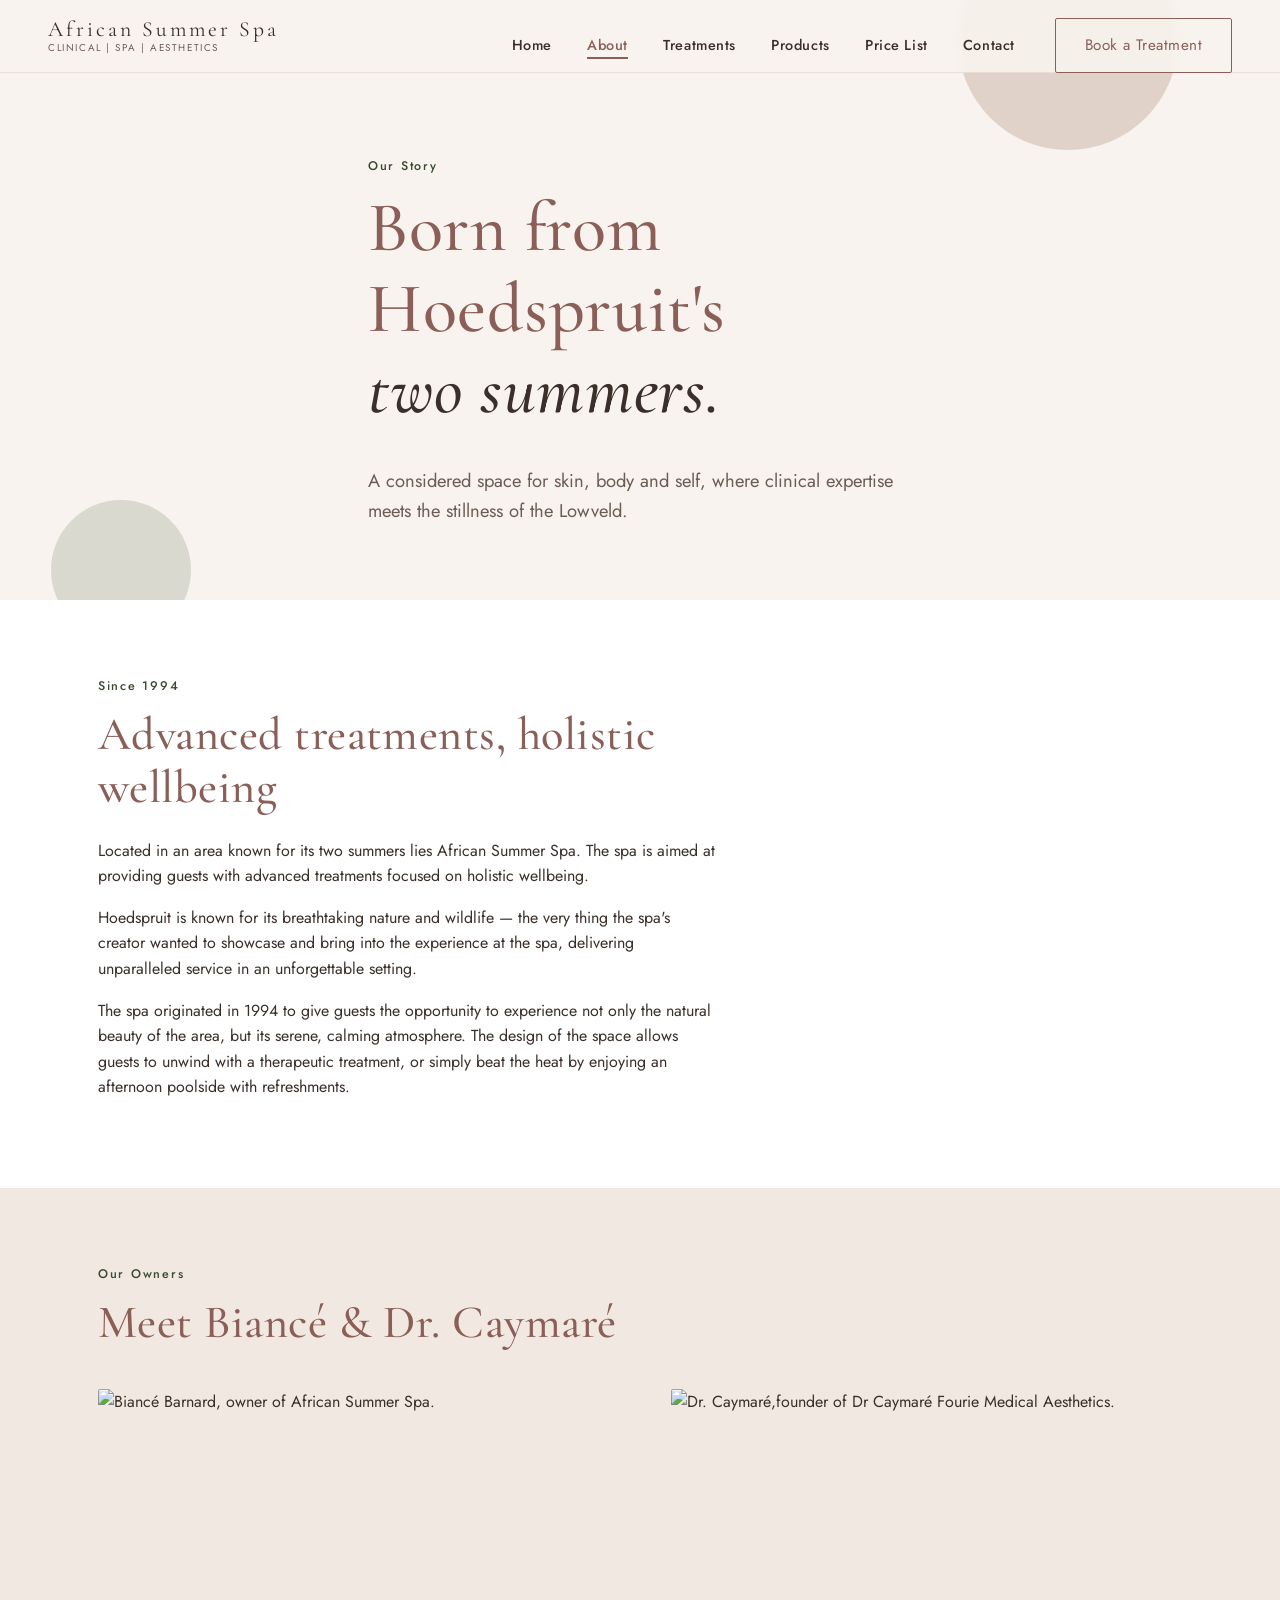
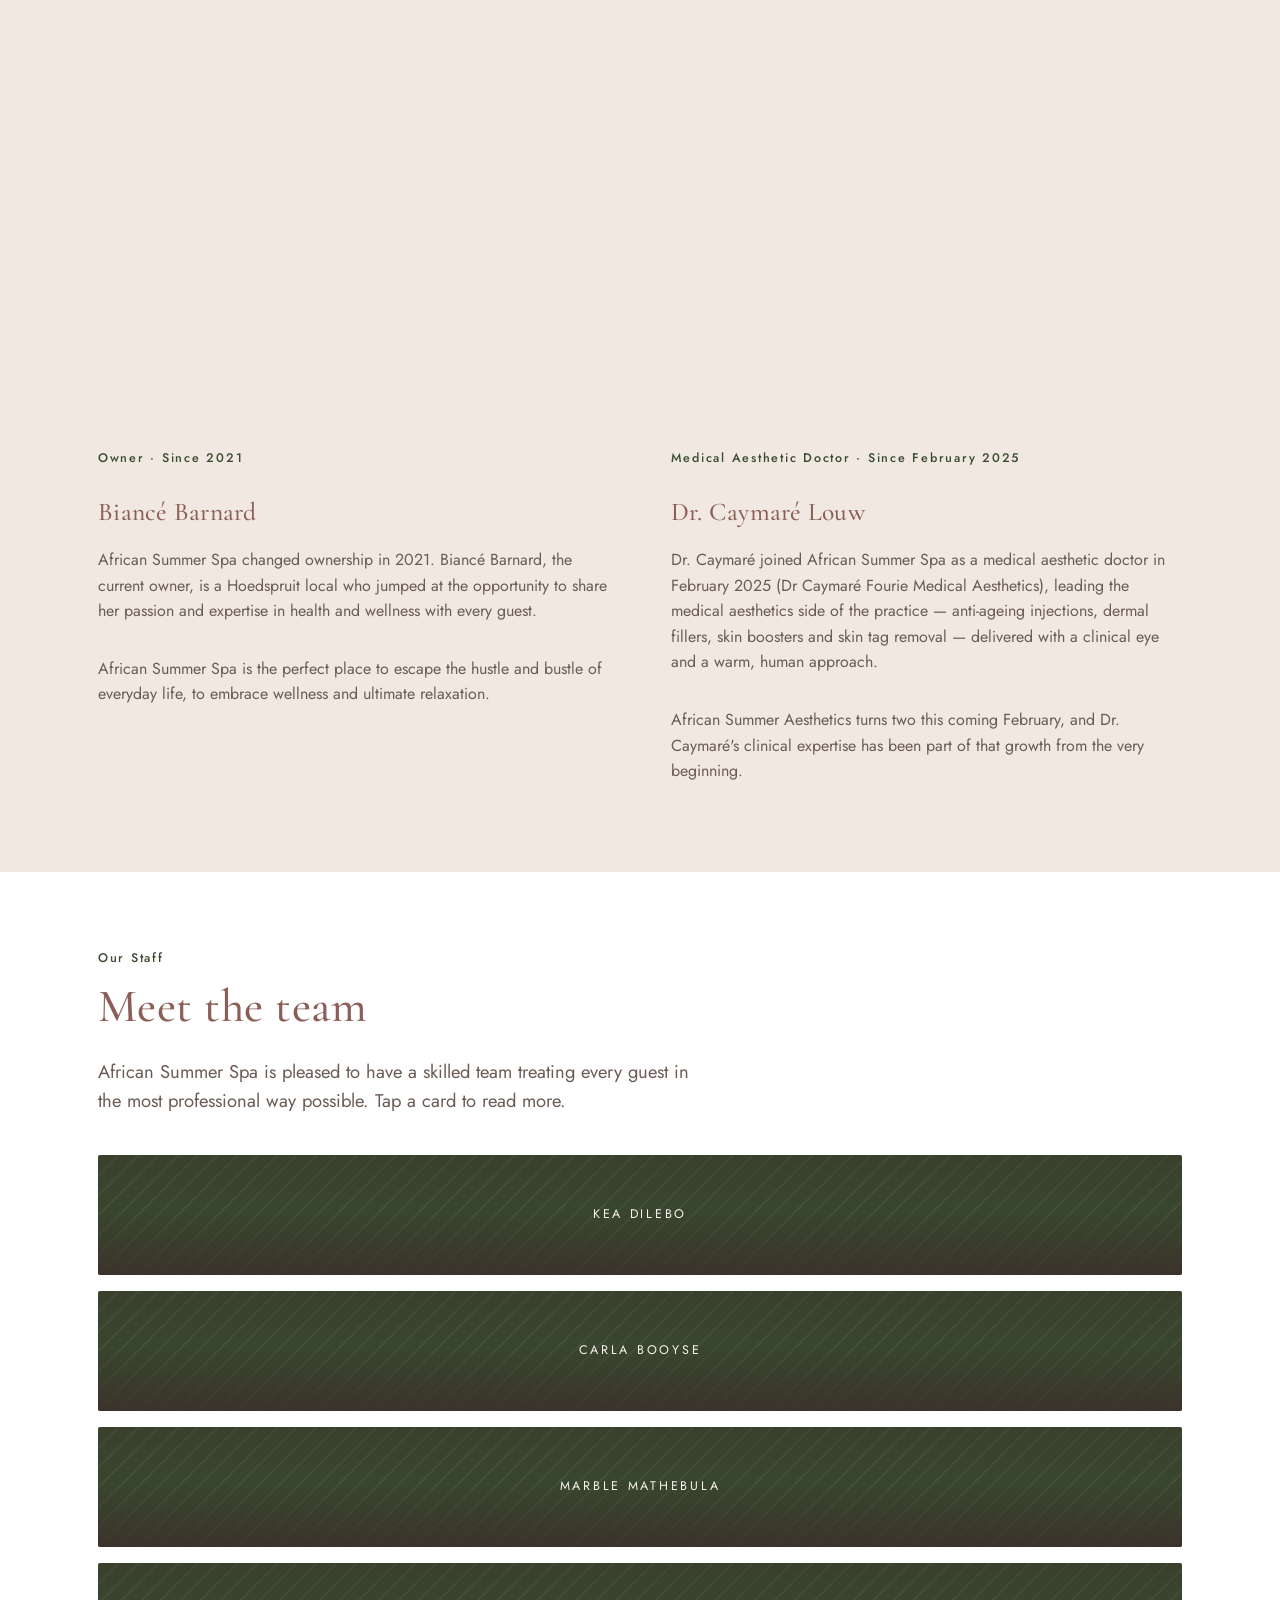
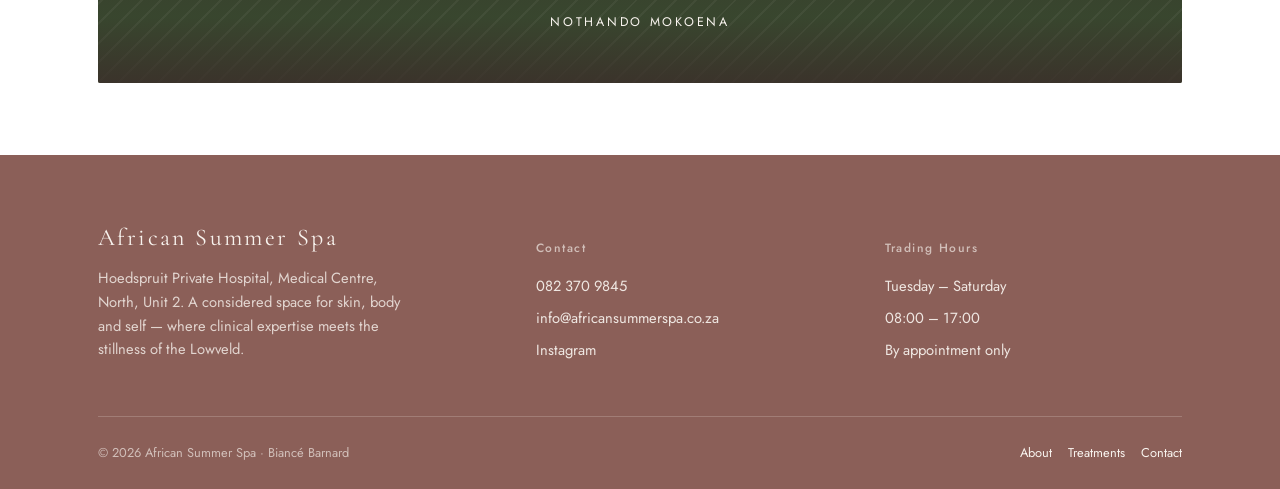
==== commit f47876d9: "Update about.html" ====
--- a/about.html
+++ b/about.html
@@ -98,7 +98,7 @@
           <div class="photo">
             <img src="https://vafzjdqepmuunwqhzunz.supabase.co/storage/v1/object/public/branding/Dr%20Caymare.jpg" alt="Dr. Caymaré,founder of Dr Caymaré Fourie Medical Aesthetics.">
           </div>
-          <span class="eyebrow"> &middot; Since February 2025</span>
+          <span class="eyebrow"> Medical Aesthetic Doctor &middot; Since February 2025</span>
           <h3>Dr. Caymaré Louw</h3>
           <p>Dr. Caymaré joined African Summer Spa as a medical aesthetic doctor in February 2025 (Dr Caymaré Fourie Medical Aesthetics), leading the medical aesthetics side of the practice — anti-ageing injections, dermal fillers, skin boosters and skin tag removal — delivered with a clinical eye and a warm, human approach.</p>
           <p>African Summer Aesthetics turns two this coming February, and Dr. Caymaré's clinical expertise has been part of that growth from the very beginning.</p>
